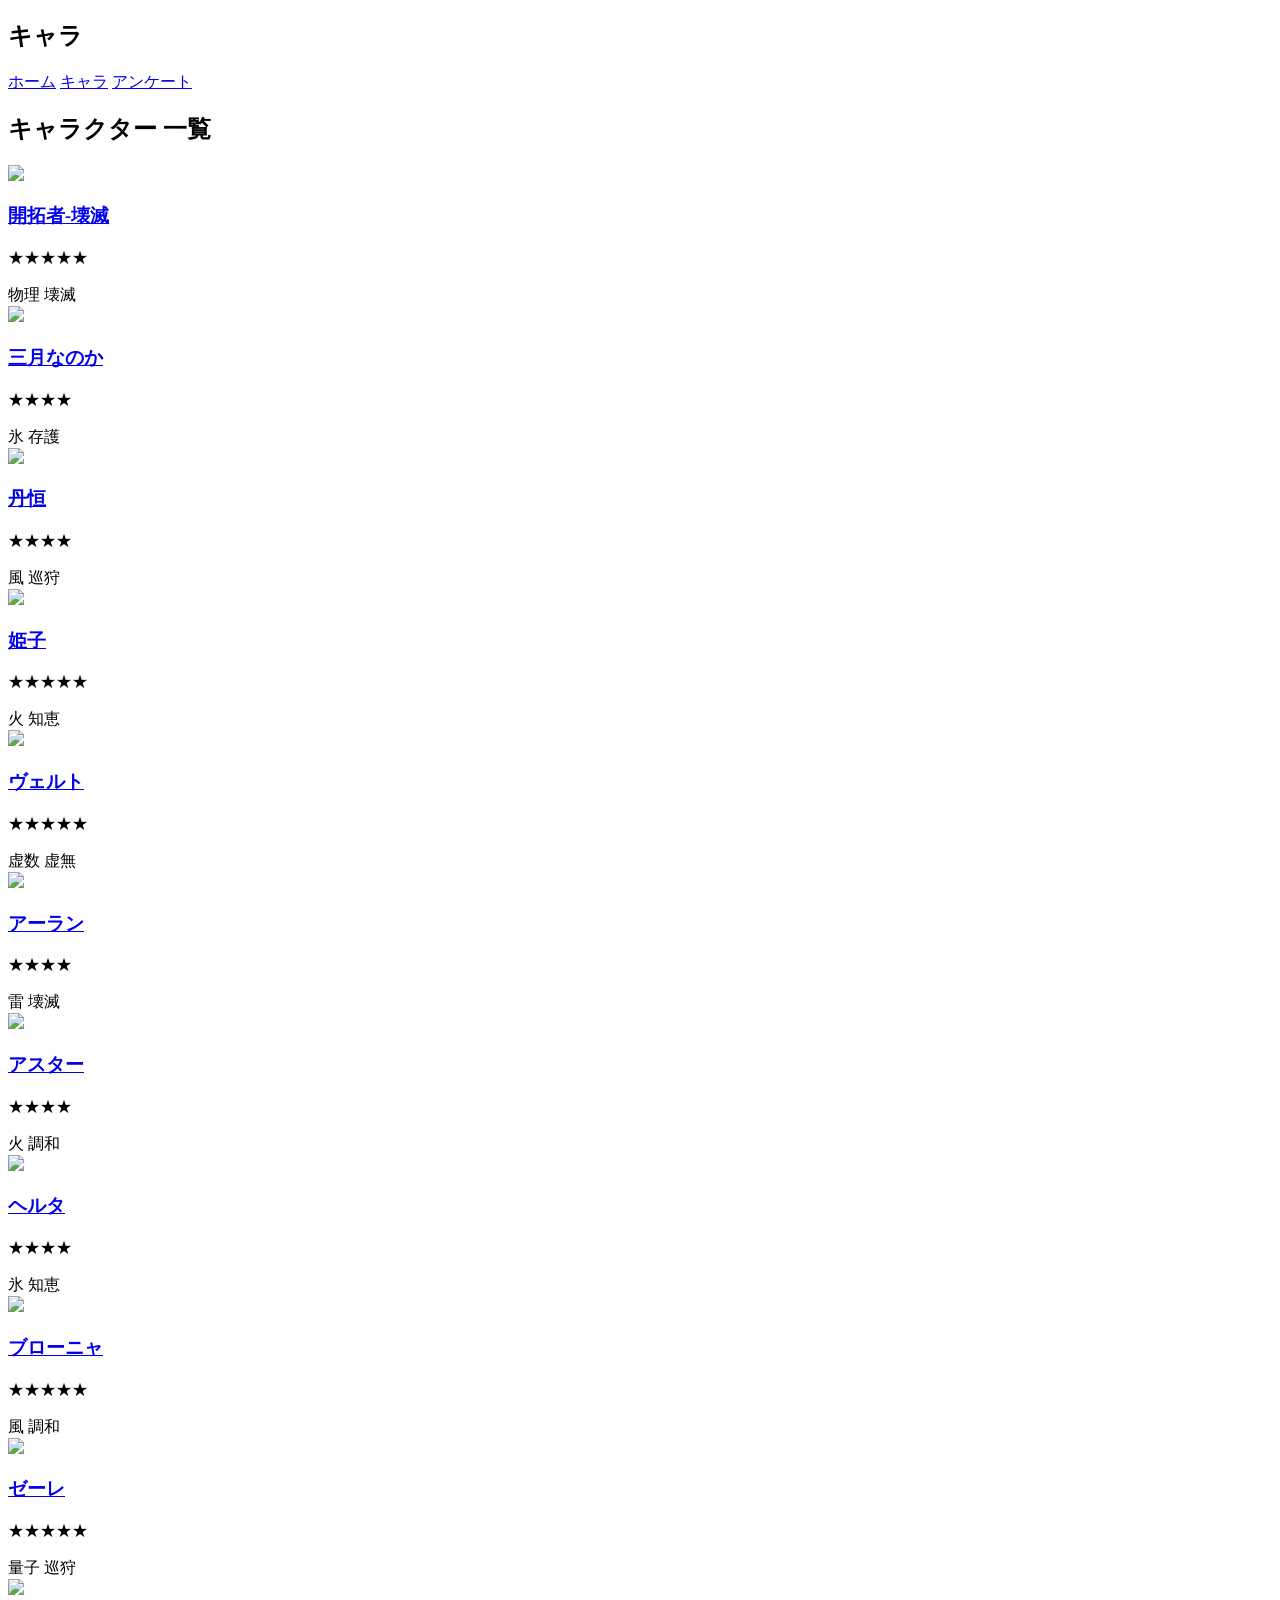
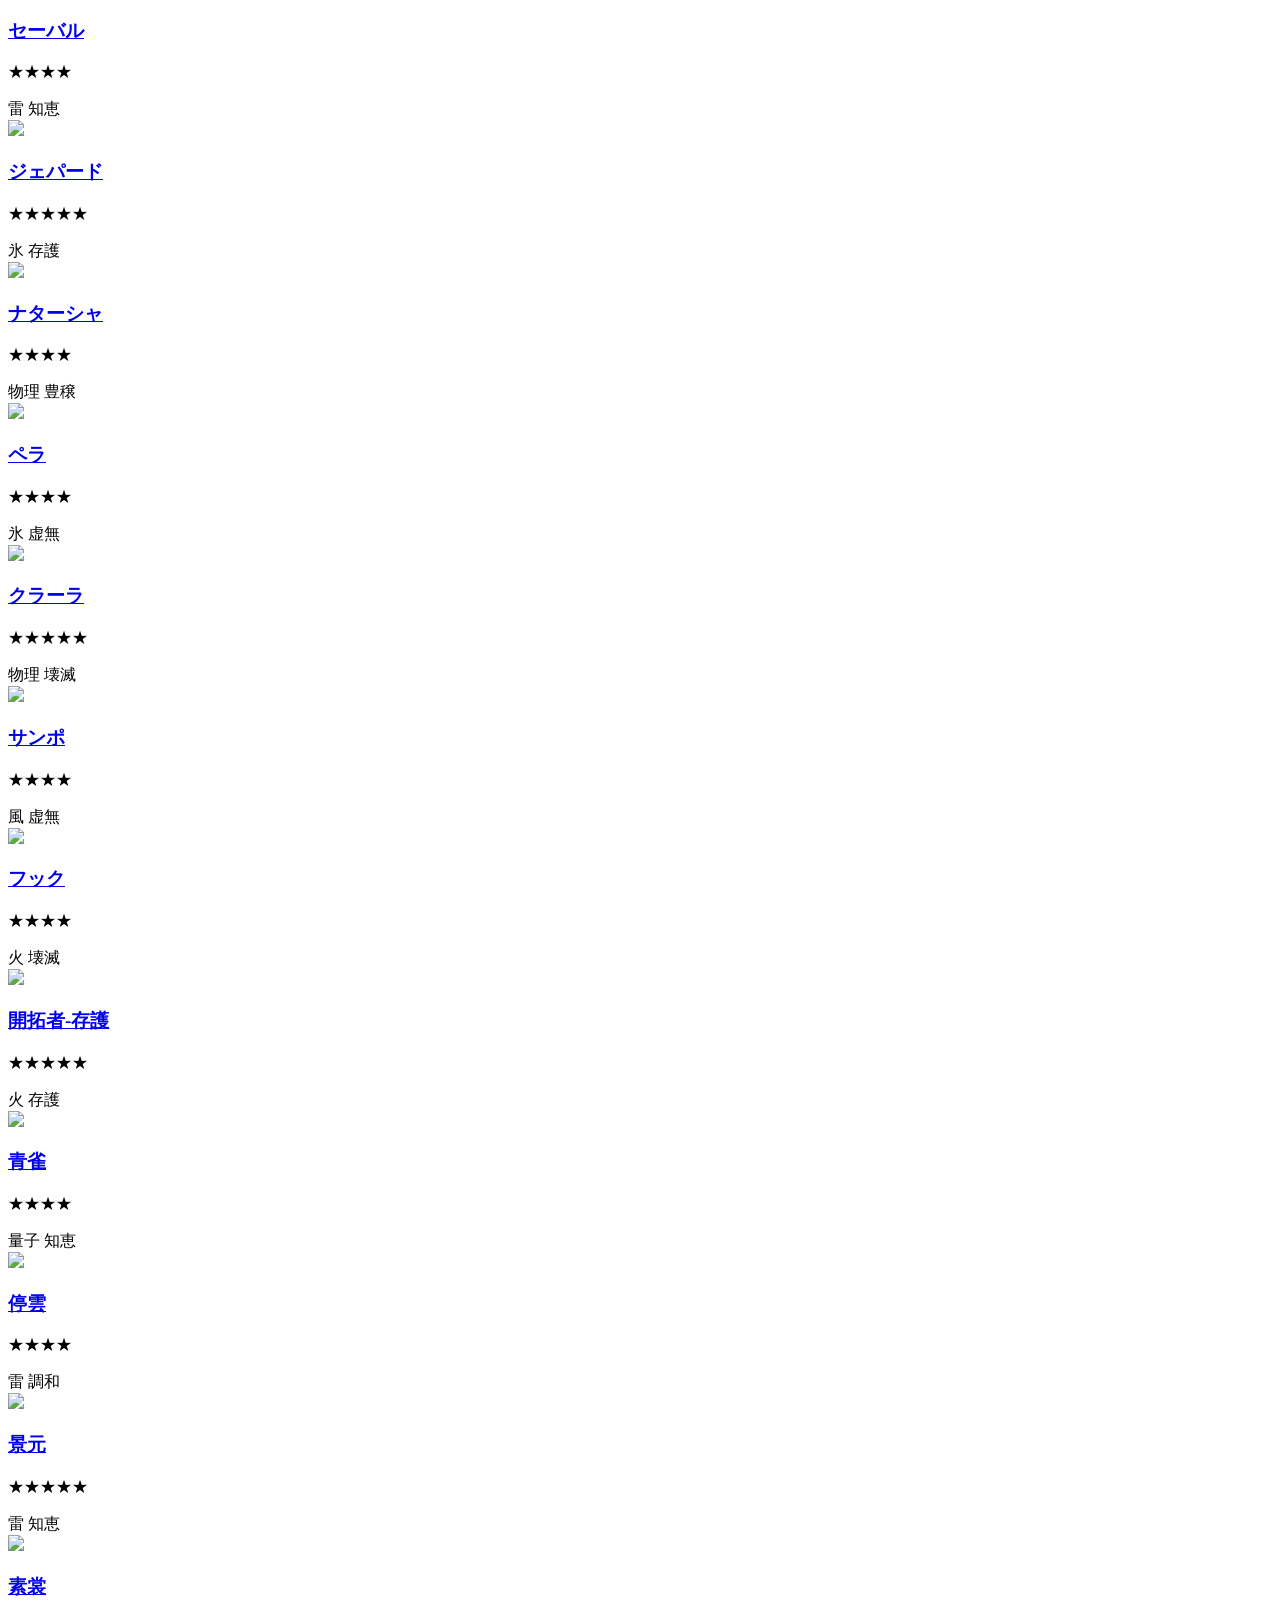
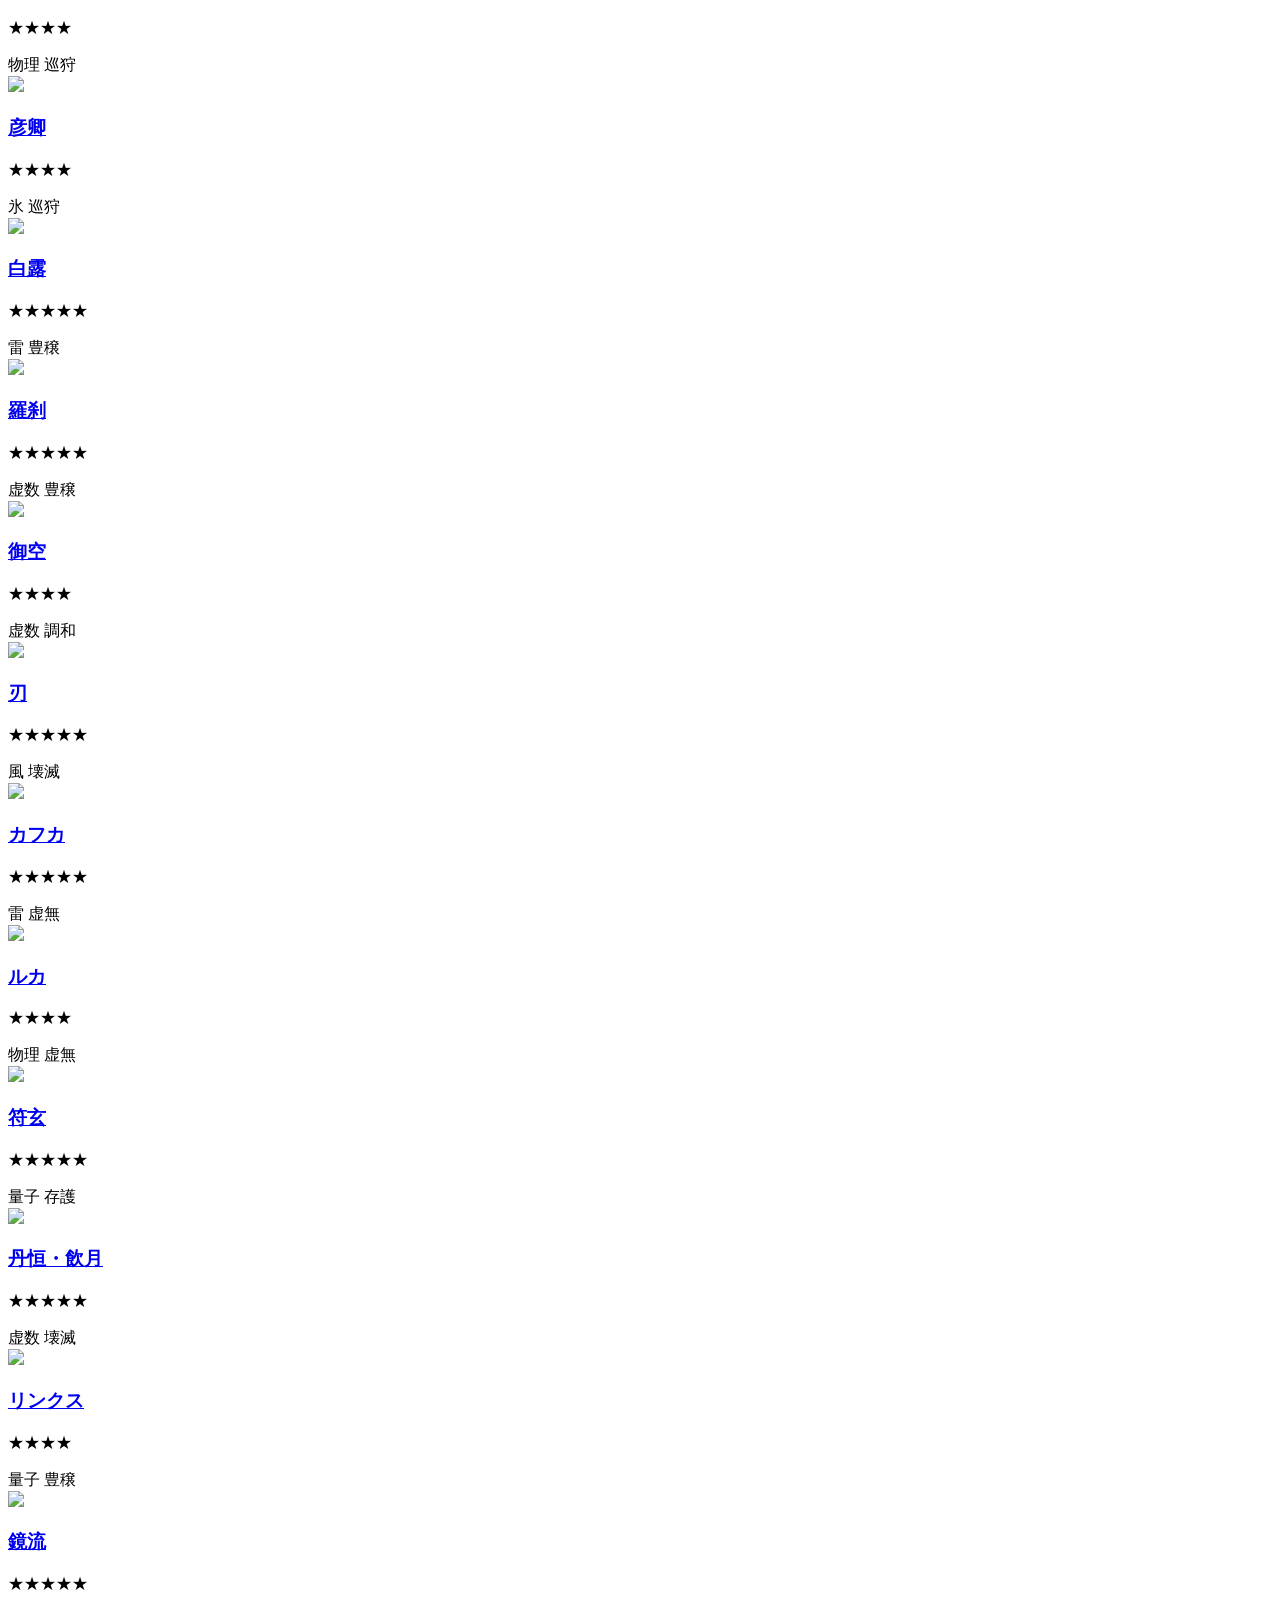
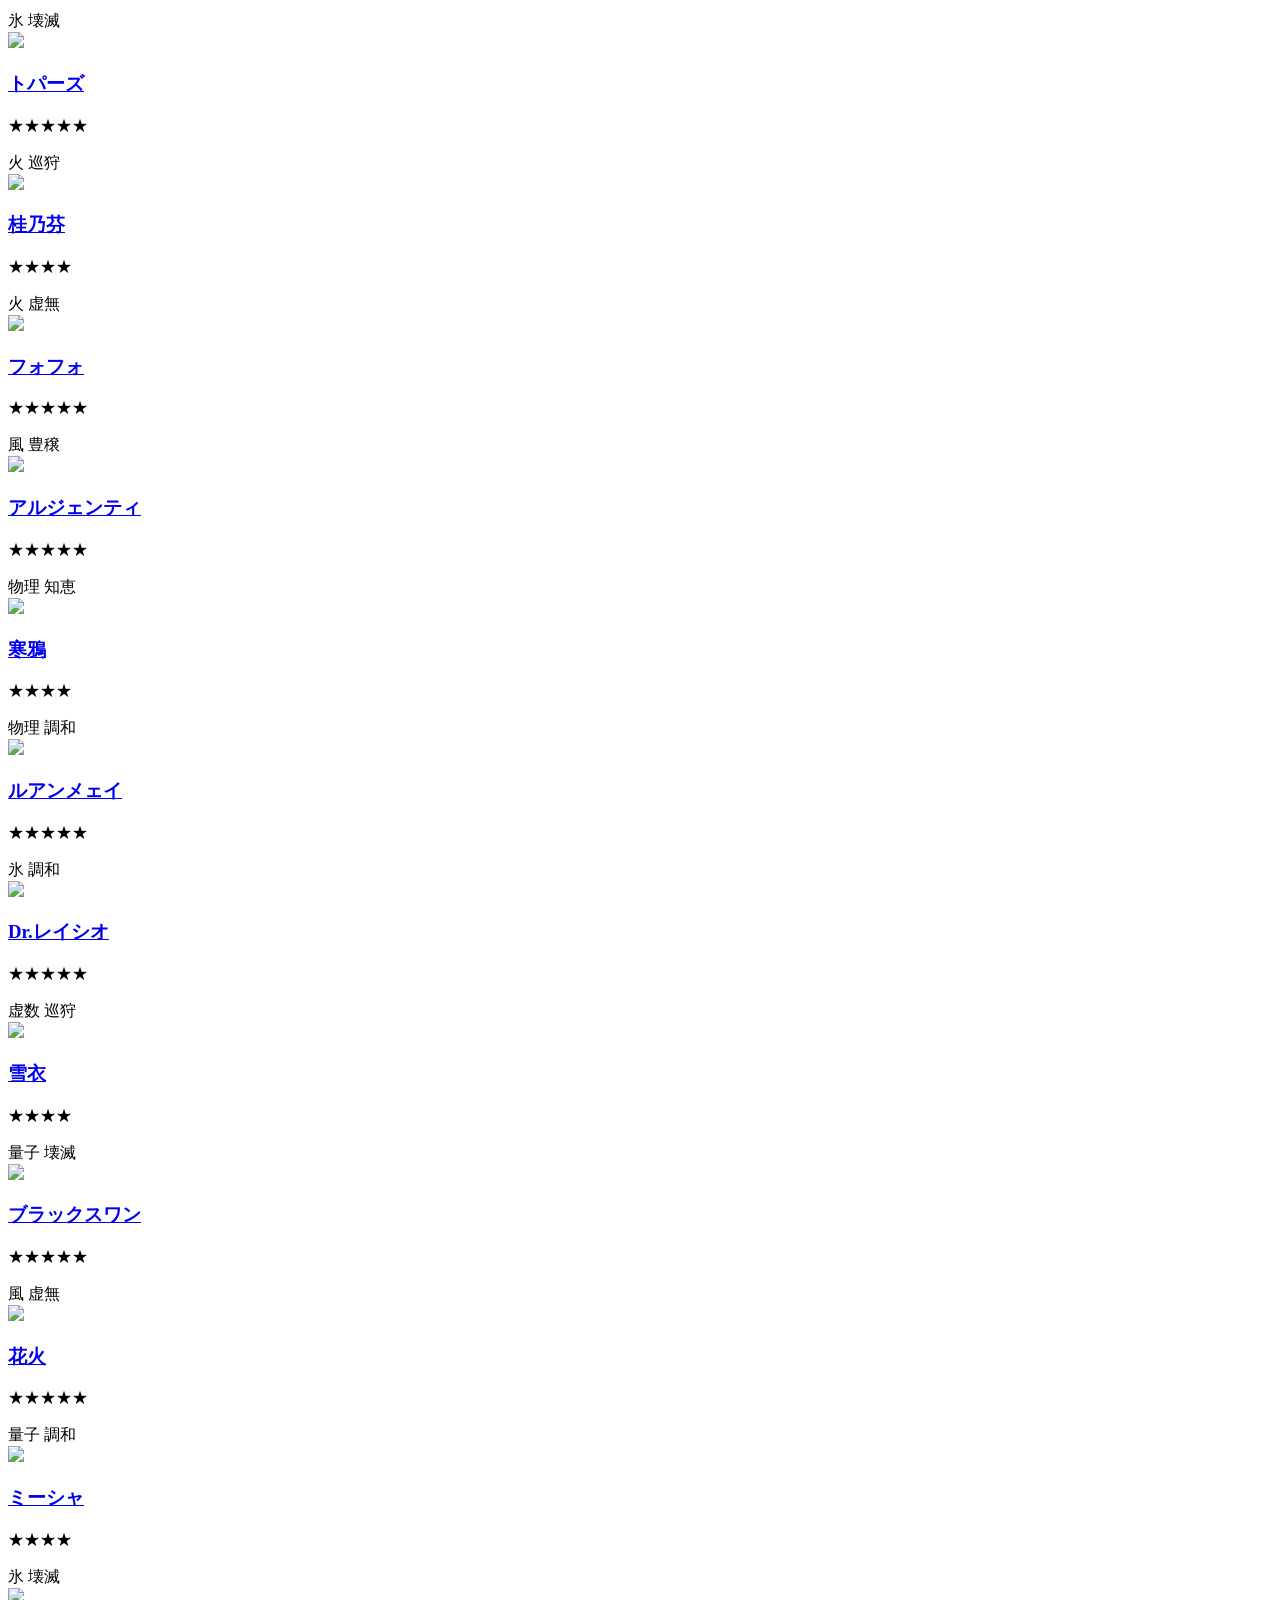
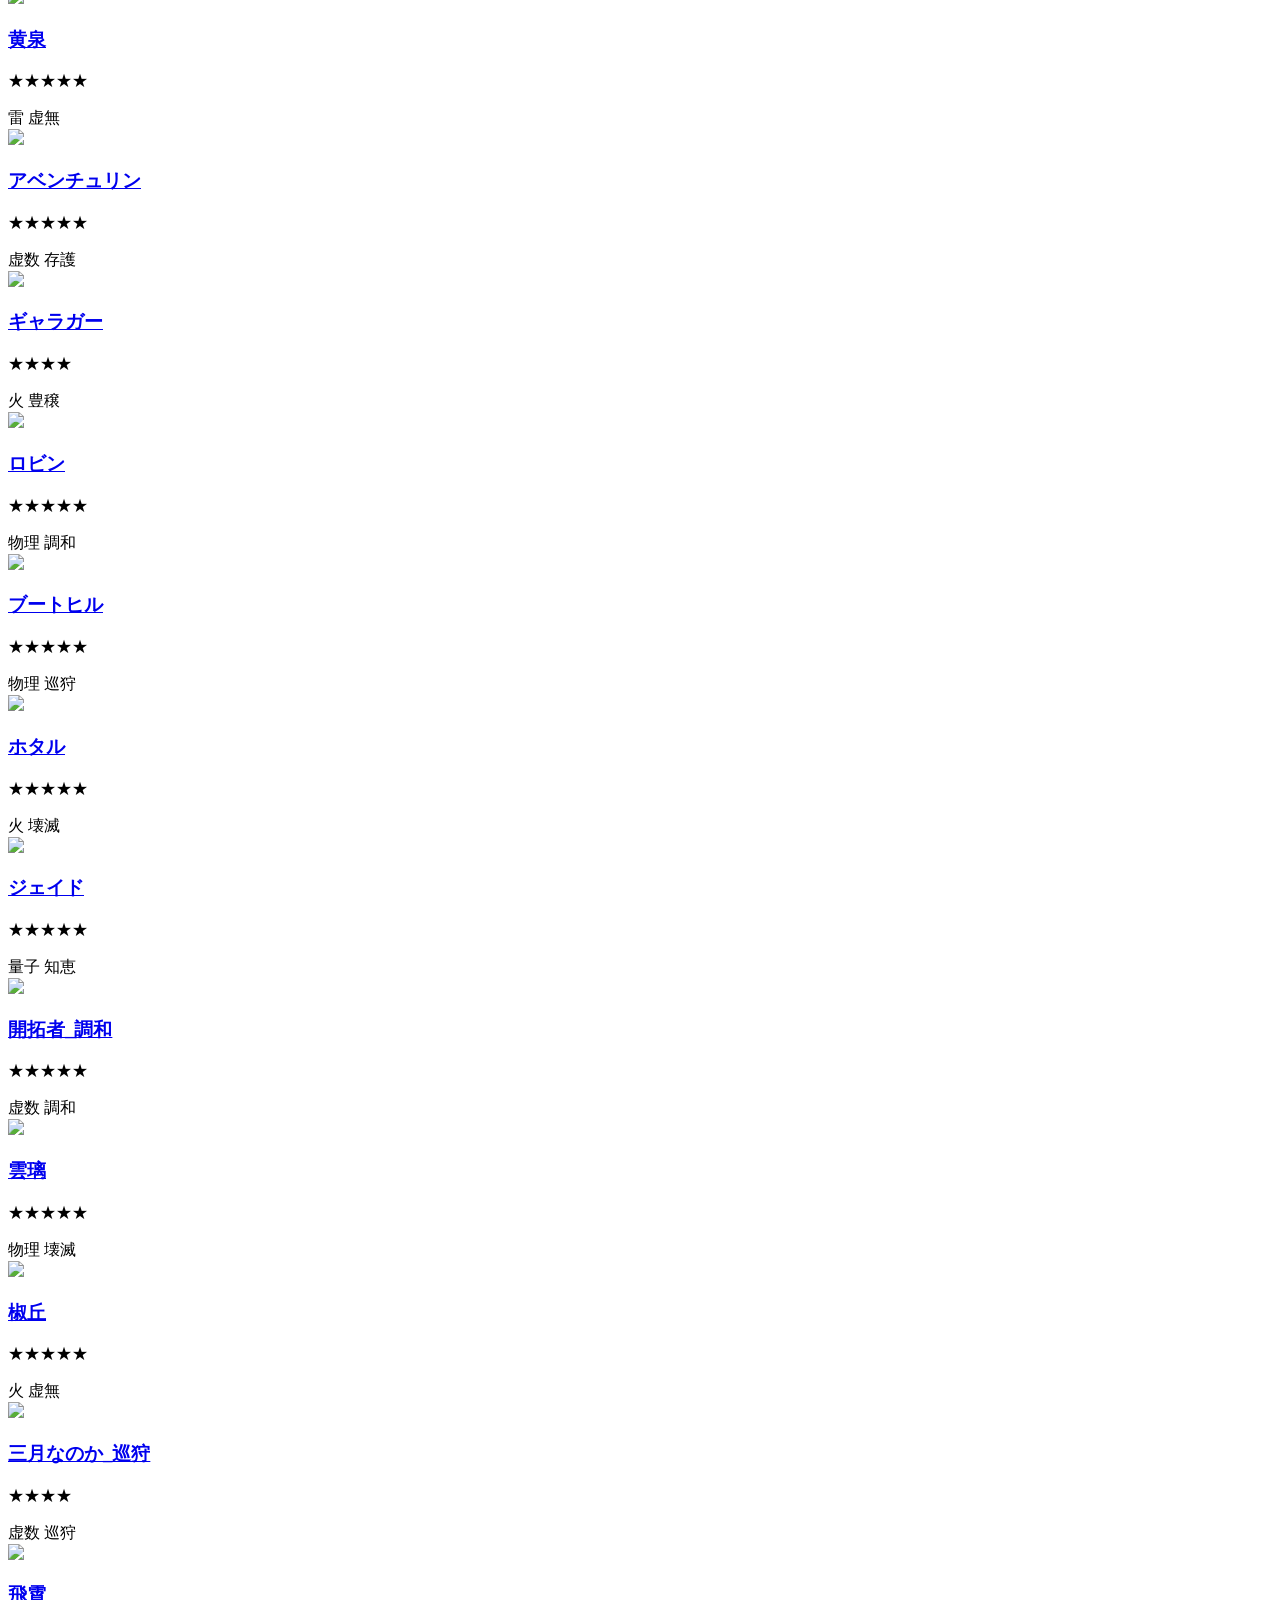
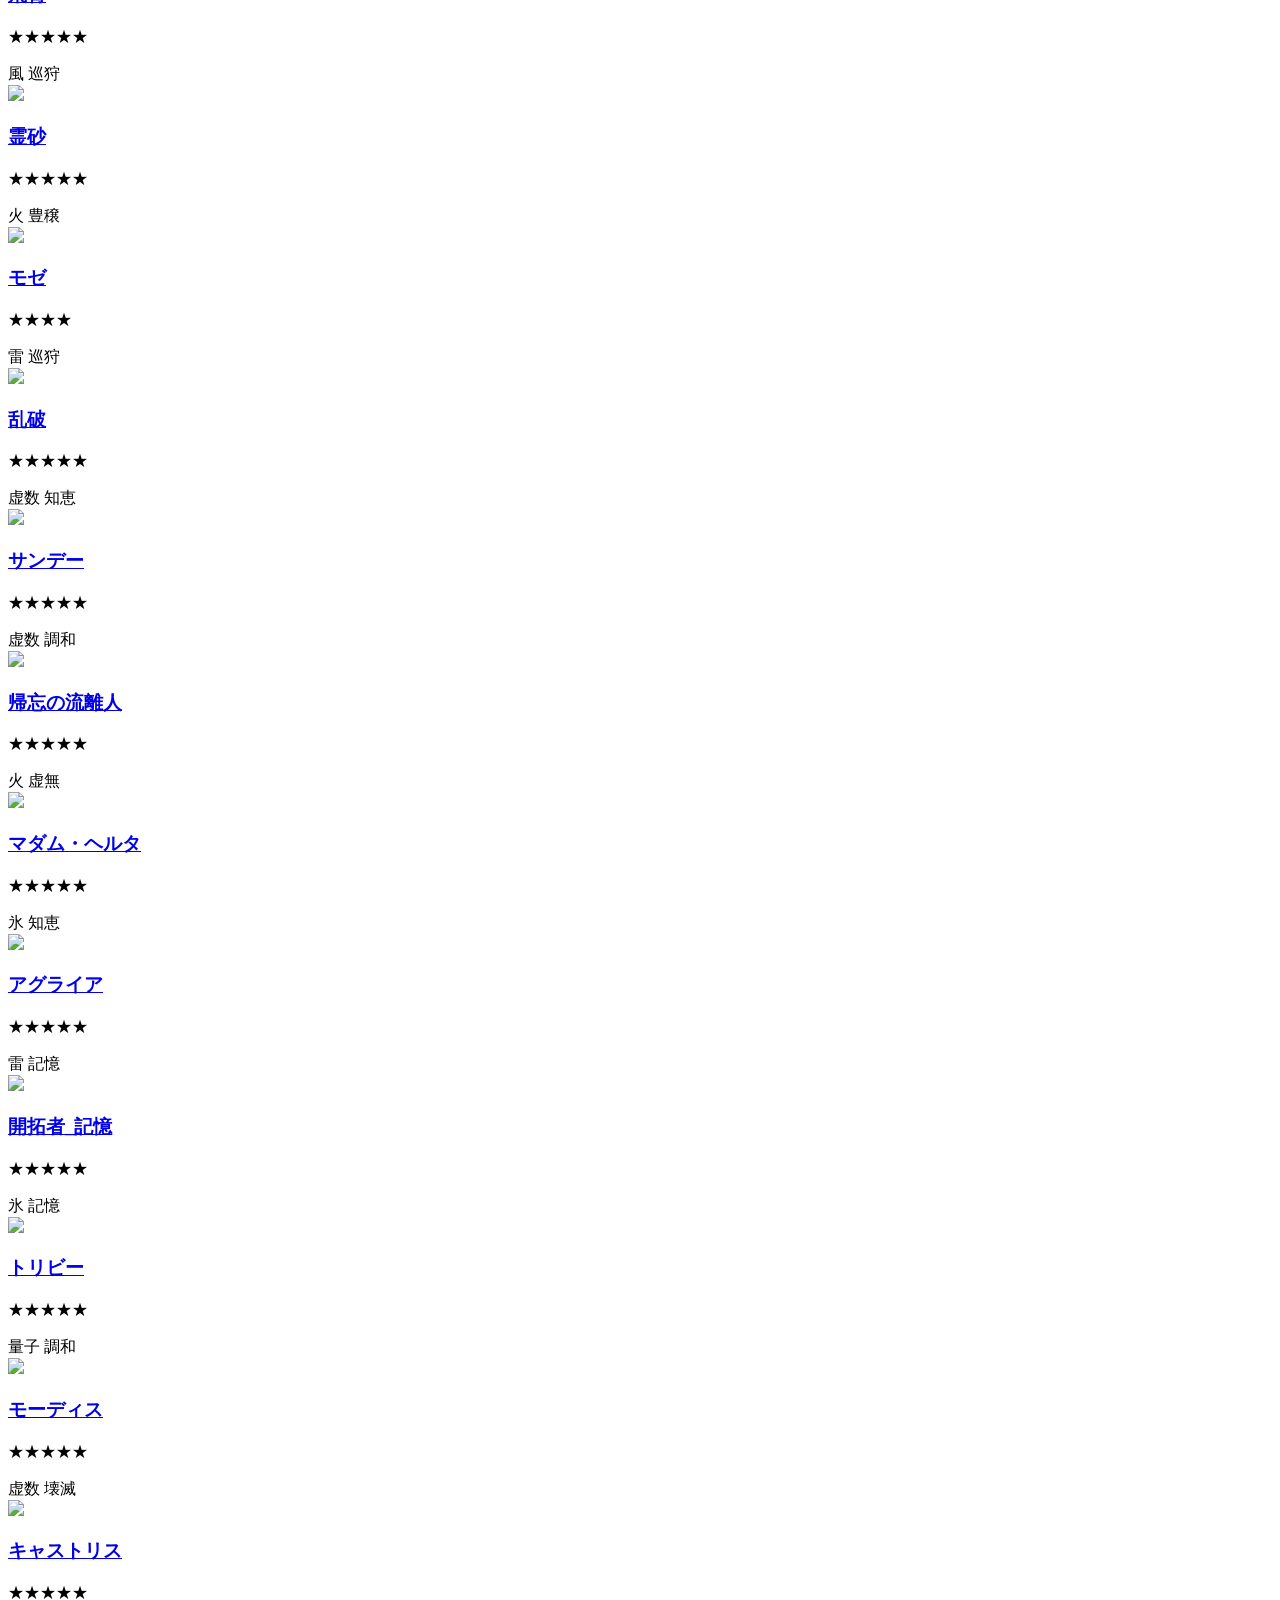
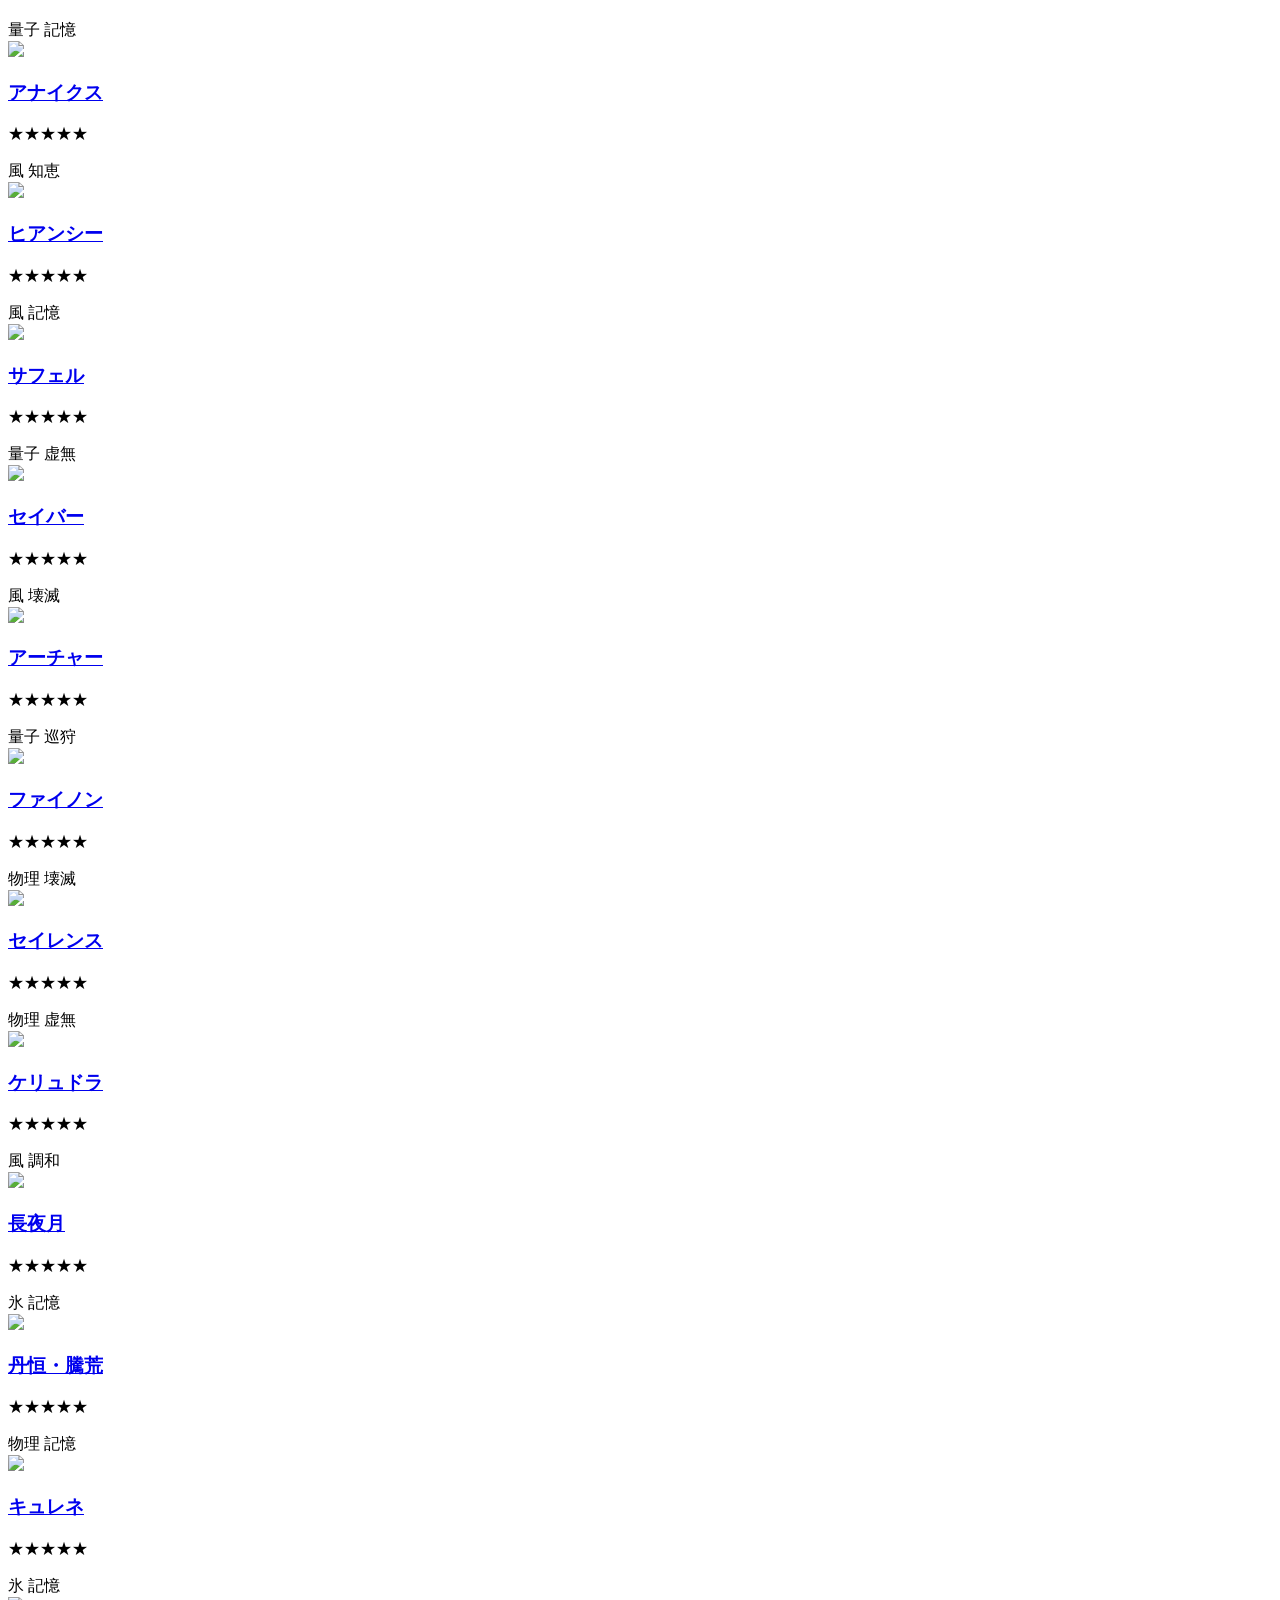
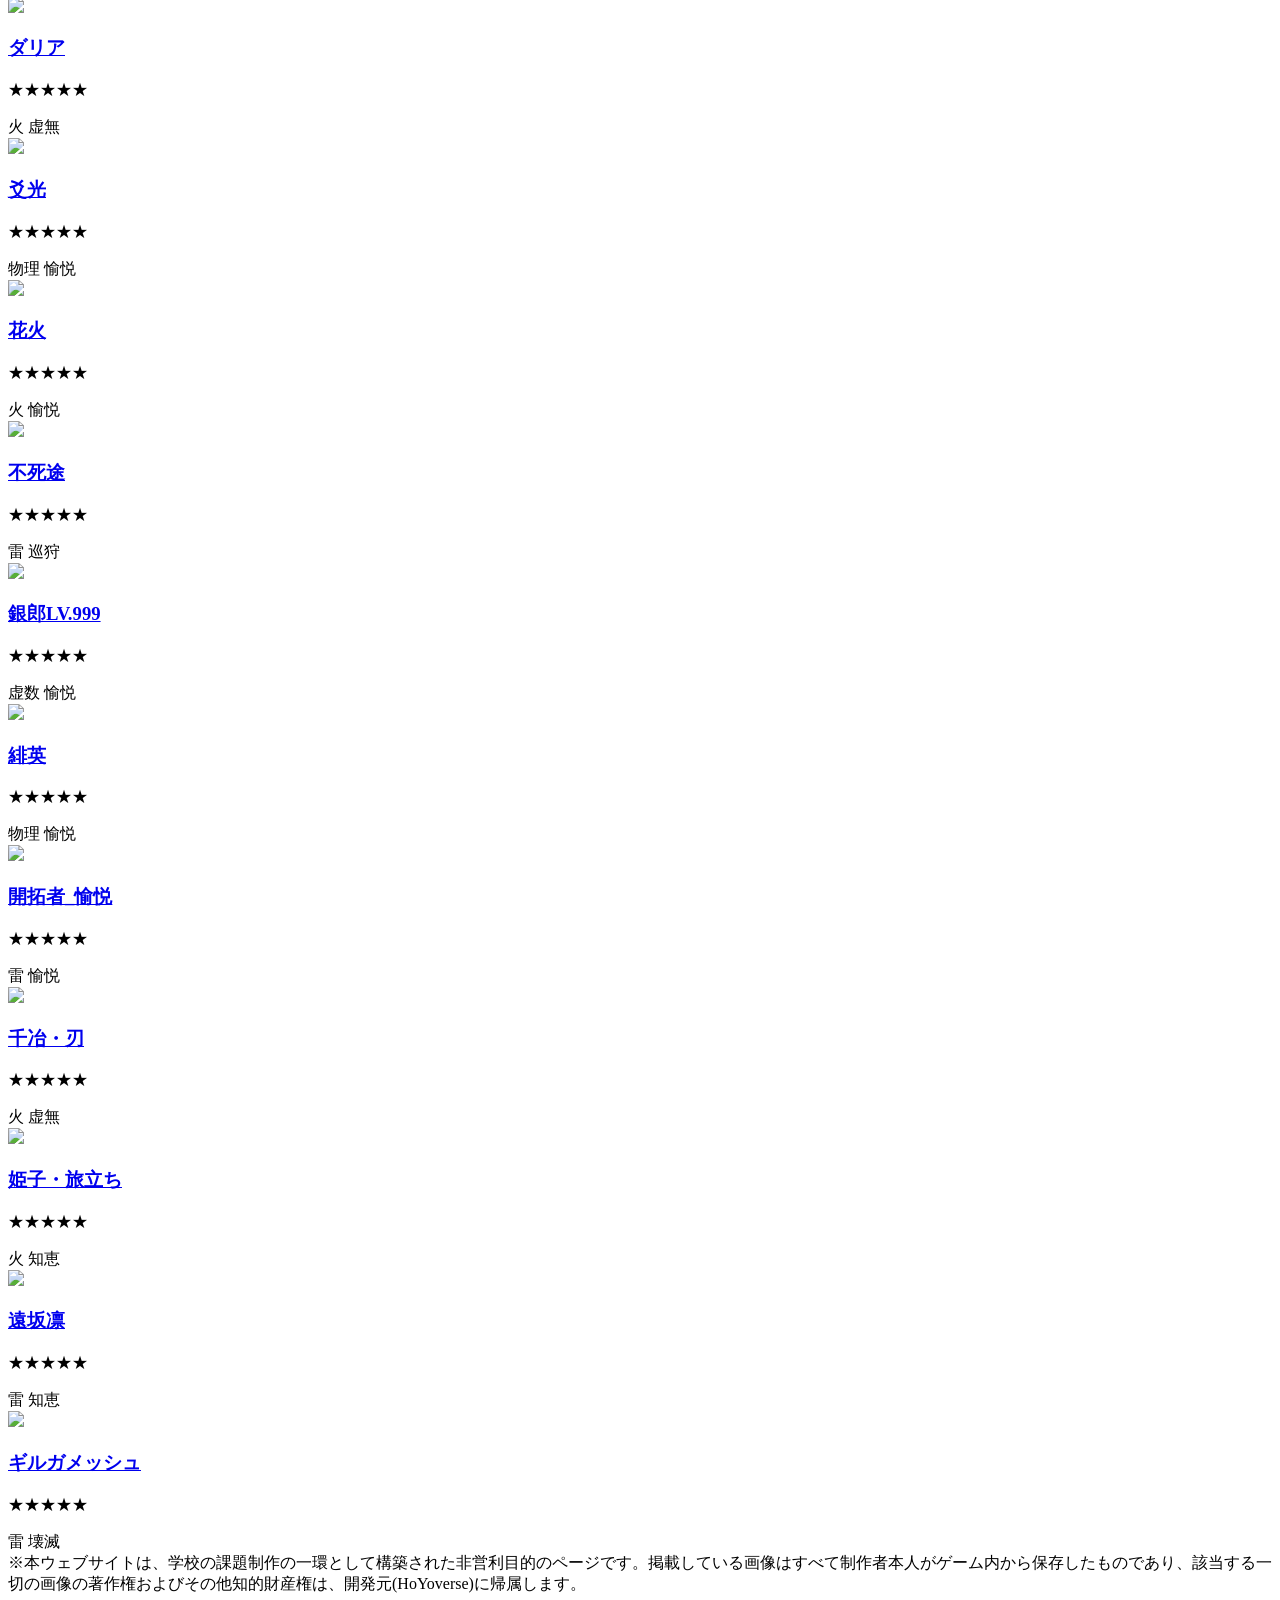
==== character.html @ e1f98f1c "Add files via upload" ====
<!DOCTYPE html>
<html lang="ja">
<head>
    <meta charset="UTF-8">
    <meta name="viewport" content="width=device-width, initial-scale=1.0">
    <title>キャラ</title>
    <link rel="stylesheet" href="css/style.css">
</head>
<body>
    <div class="sideber">
        <h2>キャラ</h2>
        <a href="index.html">ホーム</a>
        <a href="character.html" class="active">キャラ</a>
        <a href="questionnaire.html">アンケート</a>
    </div>

    <main class="main-content">
    <section class="character-section">
        <h2>キャラクター 一覧</h2>
        
        <div class="character-grid">
            
            <div class="character-card star5">
                <img src="img/開拓者.png">
                <div class="character">
                    <h3><a href="https://wiki.hoyolab.com/pc/hsr/entry/6" target="_blank">開拓者-壊滅</a></h3>
                    <p class="rarity">★★★★★</p>
                    <span class="physical">物理</span>
                    <span class="Destruction">壊滅</span>
                </div>
            </div>
            
            <div class="character-card star4">
                <img src="img/三月なのか.png">
                <div class="character">
                    <h3><a href="https://wiki.hoyolab.com/pc/hsr/entry/7" target="_blank">三月なのか</a></h3>
                    <p class="rarity">★★★★</p>
                    <span class="ice">氷</span>
                    <span class="Preservation">存護</span>
                </div>
            </div>
            
            <div class="character-card star4">
                <img src="img/丹恒.png">
                <div class="character">
                    <h3><a href="https://wiki.hoyolab.com/pc/hsr/entry/8" target="_blank">丹恒</a></h3>
                    <p class="rarity">★★★★</p>
                    <span class="wind">風</span>
                    <span class="Hunt">巡狩</span>
                </div>
            </div>

            <div class="character-card star5">
                <img src="img/姫子.png">
                <div class="character">
                    <h3><a href="https://wiki.hoyolab.com/pc/hsr/entry/9" target="_blank">姫子</a></h3>
                    <p class="rarity">★★★★★</p>
                    <span class="fier">火</span>
                    <span class="Erudition">知恵</span>
                </div>
            </div>

            <div class="character-card star5">
                <img src="img/ヴェルト.png">
                <div class="character">
                    <h3><a href="https://wiki.hoyolab.com/pc/hsr/entry/10" target="_blank">ヴェルト</a></h3>
                    <p class="rarity">★★★★★</p>
                    <span class="imaginary">虚数</span>
                    <span class="Nihility">虚無</span>
                </div>
            </div>

            <div class="character-card star4">
                <img src="img/アーラン.png">
                <div class="character">
                    <h3><a href="https://wiki.hoyolab.com/pc/hsr/entry/11" target="_blank">アーラン</a></h3>
                    <p class="rarity">★★★★</p>
                    <span class="lightning">雷</span>
                    <span class="Destruction">壊滅</span>
                </div>
            </div>

            <div class="character-card star4">
                <img src="img/アスター.png">
                <div class="character">
                    <h3><a href="https://wiki.hoyolab.com/pc/hsr/entry/12" target="_blank">アスター</a></h3>
                    <p class="rarity">★★★★</p>
                    <span class="fier">火</span>
                    <span class="Harmony">調和</span>
                </div>
            </div>

            <div class="character-card star4">
                <img src="img/ヘルタ.png">
                <div class="character">
                    <h3><a href="https://wiki.hoyolab.com/pc/hsr/entry/13" target="_blank">ヘルタ</a></h3>
                    <p class="rarity">★★★★</p>
                    <span class="ice">氷</span>
                    <span class="Erudition">知恵</span>
                </div>
            </div>

            <div class="character-card star5">
                <img src="img/ブローニャ.png">
                <div class="character">
                    <h3><a href="https://wiki.hoyolab.com/pc/hsr/entry/14" target="_blank">ブローニャ</a></h3>
                    <p class="rarity">★★★★★</p>
                    <span class="wind">風</span>
                    <span class="Harmony">調和</span>
                </div>
            </div>

            <div class="character-card star5">
                <img src="img/ゼーレ.png">
                <div class="character">
                    <h3><a href="https://wiki.hoyolab.com/pc/hsr/entry/15" target="_blank">ゼーレ</a></h3>
                    <p class="rarity">★★★★★</p>
                    <span class="quantum">量子</span>
                    <span class="Hunt">巡狩</span>
                </div>
            </div>

            <div class="character-card star4">
                <img src="img/セーバル.png">
                <div class="character">
                    <h3><a href="https://wiki.hoyolab.com/pc/hsr/entry/16" target="_blank">セーバル</a></h3>
                    <p class="rarity">★★★★</p>
                    <span class="lightning">雷</span>
                    <span class="Erudition">知恵</span>
                </div>
            </div>

            <div class="character-card star5">
                <img src="img/ジェパード.png">
                <div class="character">
                    <h3><a href="http://wiki.hoyolab.com/pc/hsr/entry/17" target="_blank">ジェパード</a></h3>
                    <p class="rarity">★★★★★</p>
                    <span class="ice">氷</span>
                    <span class="Preservation">存護</span>
                </div>
            </div>

            <div class="character-card star4">
                <img src="img/ナターシャ.png">
                <div class="character">
                    <h3><a href="https://wiki.hoyolab.com/pc/hsr/entry/18" target="_blank">ナターシャ</a></h3>
                    <p class="rarity">★★★★</p>
                    <span class="physical">物理</span>
                    <span class="Abundance">豊穣</span>
                </div>
            </div>

            <div class="character-card star4">
                <img src="img/ペラ.png">
                <div class="character">
                    <h3><a href="https://wiki.hoyolab.com/pc/hsr/entry/19" target="_blank">ペラ</a></h3>
                    <p class="rarity">★★★★</p>
                    <span class="ice">氷</span>
                    <span class="Nihility">虚無</span>
                </div>
            </div>

            <div class="character-card star5">
                <img src="img/クラーラ.png">
                <div class="character">
                    <h3><a href="https://wiki.hoyolab.com/pc/hsr/entry/20" target="_blank">クラーラ</a></h3>
                    <p class="rarity">★★★★★</p>
                    <span class="physical">物理</span>
                    <span class="Destruction">壊滅</span>
                </div>
            </div>

            <div class="character-card star4">
                <img src="img/サンポ.png">
                <div class="character">
                    <h3><a href="https://wiki.hoyolab.com/pc/hsr/entry/21" target="_blank">サンポ</a></h3>
                    <p class="rarity">★★★★</p>
                    <span class="wind">風</span>
                    <span class="Nihility">虚無</span>
                </div>
            </div>

            <div class="character-card star4">
                <img src="img/フック.png">
                <div class="character">
                    <h3><a href="https://wiki.hoyolab.com/pc/hsr/entry/22" target="_blank">フック</a></h3>
                    <p class="rarity">★★★★</p>
                    <span class="fier">火</span>
                    <span class="Destruction">壊滅</span>
                </div>
            </div>

            <div class="character-card star5">
                <img src="img/開拓者_存護.png">
                <div class="character">
                    <h3><a href="https://wiki.hoyolab.com/pc/hsr/entry/23" target="_blank">開拓者-存護</a></h3>
                    <p class="rarity">★★★★★</p>
                    <span class="fier">火</span>
                    <span class="Preservation">存護</span>
                </div>
            </div>

            <div class="character-card star4">
                <img src="img/青雀.png">
                <div class="character">
                    <h3><a href="https://wiki.hoyolab.com/pc/hsr/entry/24" target="_blank">青雀</a></h3>
                    <p class="rarity">★★★★</p>
                    <span class="quantum">量子</span>
                    <span class="Erudition">知恵</span>
                </div>
            </div>

            <div class="character-card star4">
                <img src="img/停雲.png">
                <div class="character">
                    <h3><a href="https://wiki.hoyolab.com/pc/hsr/entry/25" target="_blank">停雲</a></h3>
                    <p class="rarity">★★★★</p>
                    <span class="lightning">雷</span>
                    <span class="Harmony">調和</span>
                </div>
            </div>

            <div class="character-card star5">
                <img src="img/景元.png">
                <div class="character">
                    <h3><a href="https://wiki.hoyolab.com/pc/hsr/entry/26" target="_blank">景元</a></h3>
                    <p class="rarity">★★★★★</p>
                    <span class="lightning">雷</span>
                    <span class="Erudition">知恵</span>
                </div>
            </div>

            <div class="character-card star4">
                <img src="img/素裳.png">
                <div class="character">
                    <h3><a href="https://wiki.hoyolab.com/pc/hsr/entry/27" target="_blank">素裳</a></h3>
                    <p class="rarity">★★★★</p>
                    <span class="physical">物理</span>
                    <span class="Hunt">巡狩</span>
                </div>
            </div>

            <div class="character-card star4">
                <img src="img/彦卿.png">
                <div class="character">
                    <h3><a href="https://wiki.hoyolab.com/pc/hsr/entry/28" target="_blank">彦卿</a></h3>
                    <p class="rarity">★★★★</p>
                    <span class="ice">氷</span>
                    <span class="Hunt">巡狩</span>
                </div>
            </div>

            <div class="character-card star5">
                <img src="img/白露.png">
                <div class="character">
                    <h3><a href="https://wiki.hoyolab.com/pc/hsr/entry/29" target="_blank">白露</a></h3>
                    <p class="rarity">★★★★★</p>
                    <span class="lightning">雷</span>
                    <span class="Abundance">豊穣</span>
                </div>
            </div>

            <div class="character-card star5">
                <img src="img/羅刹.png">
                <div class="character">
                    <h3><a href="https://wiki.hoyolab.com/pc/hsr/entry/711" target="_blank">羅刹</a></h3>
                    <p class="rarity">★★★★★</p>
                    <span class="imaginary">虚数</span>
                    <span class="Abundance">豊穣</span>
                </div>
            </div>

            <div class="character-card star4">
                <img src="img/御空.png">
                <div class="character">
                    <h3><a href="https://wiki.hoyolab.com/pc/hsr/entry/712" target="_blank">御空</a></h3>
                    <p class="rarity">★★★★</p>
                    <span class="imaginary">虚数</span>
                    <span class="Harmony">調和</span>
                </div>
            </div>

            <div class="character-card star5">
                <img src="img/刃.png">
                <div class="character">
                    <h3><a href="https://wiki.hoyolab.com/pc/hsr/entry/789" target="_blank">刃</a></h3>
                    <p class="rarity">★★★★★</p>
                    <span class="wind">風</span>
                    <span class="Destruction">壊滅</span>
                </div>
            </div>

            <div class="character-card star5">
                <img src="img/カフカ.png">
                <div class="character">
                    <h3><a href="https://wiki.hoyolab.com/pc/hsr/entry/791" target="_blank">カフカ</a></h3>
                    <p class="rarity">★★★★★</p>
                    <span class="lightning">雷</span>
                    <span class="Nihility">虚無</span>
                </div>
            </div>

            <div class="character-card star4">
                <img src="img/ルカ.png">
                <div class="character">
                    <h3><a href="https://wiki.hoyolab.com/pc/hsr/entry/801" target="_blank">ルカ</a></h3>
                    <p class="rarity">★★★★</p>
                    <span class="physical">物理</span>
                    <span class="Nihility">虚無</span>
                </div>
            </div>

            <div class="character-card star5">
                <img src="img/符玄.png">
                <div class="character">
                    <h3><a href="https://wiki.hoyolab.com/pc/hsr/entry/804" target="_blank">符玄</a></h3>
                    <p class="rarity">★★★★★</p>
                    <span class="quantum">量子</span>
                    <span class="Preservation">存護</span>
                </div>
            </div>

            <div class="character-card star5">
                <img src="img/丹恒・飲月.png">
                <div class="character">
                    <h3><a href="https://wiki.hoyolab.com/pc/hsr/entry/1226" target="_blank">丹恒・飲月</a></h3>
                    <p class="rarity">★★★★★</p>
                    <span class="imaginary">虚数</span>
                    <span class="Destruction">壊滅</span>
                </div>
            </div>

            <div class="character-card star4">
                <img src="img/リンクス.png">
                <div class="character">
                    <h3><a href="https://wiki.hoyolab.com/pc/hsr/entry/1228" target="_blank">リンクス</a></h3>
                    <p class="rarity">★★★★</p>
                    <span class="quantum">量子</span>
                    <span class="Abundance">豊穣</span>
                </div>
            </div>

            <div class="character-card star5">
                <img src="img/鏡流.png">
                <div class="character">
                    <h3><a href="https://wiki.hoyolab.com/pc/hsr/entry/1387" target="_blank">鏡流</a></h3>
                    <p class="rarity">★★★★★</p>
                    <span class="ice">氷</span>
                    <span class="Destruction">壊滅</span>
                </div>
            </div>

            <div class="character-card star5">
                <img src="img/トパーズ.png">
                <div class="character">
                    <h3><a href="https://wiki.hoyolab.com/pc/hsr/entry/1389" target="_blank">トパーズ</a></h3>
                    <p class="rarity">★★★★★</p>
                    <span class="fier">火</span>
                    <span class="Hunt">巡狩</span>
                </div>
            </div>

            <div class="character-card star4">
                <img src="img/桂乃芬.png">
                <div class="character">
                    <h3><a href="https://wiki.hoyolab.com/pc/hsr/entry/1392" target="_blank">桂乃芬</a></h3>
                    <p class="rarity">★★★★</p>
                    <span class="fier">火</span>
                    <span class="Nihility">虚無</span>
                </div>
            </div>

            <div class="character-card star5">
                <img src="img/フォフォ.png">
                <div class="character">
                    <h3><a href="https://wiki.hoyolab.com/pc/hsr/entry/1533" target="_blank">フォフォ</a></h3>
                    <p class="rarity">★★★★★</p>
                    <span class="wind">風</span>
                    <span class="Abundance">豊穣</span>
                </div>
            </div>

            <div class="character-card star5">
                <img src="img/アルジェンティ.png">
                <div class="character">
                    <h3><a href="https://wiki.hoyolab.com/pc/hsr/entry/1535" target="_blank">アルジェンティ</a></h3>
                    <p class="rarity">★★★★★</p>
                    <span class="physical">物理</span>
                    <span class="Erudition">知恵</span>
                </div>
            </div>

            <div class="character-card star4">
                <img src="img/寒鴉.png">
                <div class="character">
                    <h3><a href="https://wiki.hoyolab.com/pc/hsr/entry/1537" target="_blank">寒鴉</a></h3>
                    <p class="rarity">★★★★</p>
                    <span class="physical">物理</span>
                    <span class="Harmony">調和</span>
                </div>
            </div>

            <div class="character-card star5">
                <img src="img/ルアンメェイ.png">
                <div class="character">
                    <h3><a href="https://wiki.hoyolab.com/pc/hsr/entry/1638" target="_blank">ルアンメェイ</a></h3>
                    <p class="rarity">★★★★★</p>
                    <span class="ice">氷</span>
                    <span class="Harmony">調和</span>
                </div>
            </div>

            <div class="character-card star5">
                <img src="img/Dr.レイシオ.png">
                <div class="character">
                    <h3><a href="https://wiki.hoyolab.com/pc/hsr/entry/1639" target="_blank">Dr.レイシオ</a></h3>
                    <p class="rarity">★★★★★</p>
                    <span class="imaginary">虚数</span>
                    <span class="Hunt">巡狩</span>
                </div>
            </div>

            <div class="character-card star4">
                <img src="img/雪衣.png">
                <div class="character">
                    <h3><a href="https://wiki.hoyolab.com/pc/hsr/entry/1640" target="_blank">雪衣</a></h3>
                    <p class="rarity">★★★★</p>
                    <span class="quantum">量子</span>
                    <span class="Destruction">壊滅</span>
                </div>
            </div>

            <div class="character-card star5">
                <img src="img/ブラックスワン.png">
                <div class="character">
                    <h3><a href="https://wiki.hoyolab.com/pc/hsr/entry/1806" target="_blank">ブラックスワン</a></h3>
                    <p class="rarity">★★★★★</p>
                    <span class="wind">風</span>
                    <span class="Nihility">虚無</span>
                </div>
            </div>

            <div class="character-card star5">
                <img src="img/花火.png">
                <div class="character">
                    <h3><a href="https://wiki.hoyolab.com/pc/hsr/entry/1807" target="_blank">花火</a></h3>
                    <p class="rarity">★★★★★</p>
                    <span class="quantum">量子</span>
                    <span class="Harmony">調和</span>
                </div>
            </div>

            <div class="character-card star4">
                <img src="img/ミーシャ.png">
                <div class="character">
                    <h3><a href="https://wiki.hoyolab.com/pc/hsr/entry/1808" target="_blank">ミーシャ</a></h3>
                    <p class="rarity">★★★★</p>
                    <span class="ice">氷</span>
                    <span class="Destruction">壊滅</span>
                </div>
            </div>

            <div class="character-card star5">
                <img src="img/黄泉.png">
                <div class="character">
                    <h3><a href="https://wiki.hoyolab.com/pc/hsr/entry/1919" target="_blank">黄泉</a></h3>
                    <p class="rarity">★★★★★</p>
                    <span class="lightning">雷</span>
                    <span class="Nihility">虚無</span>
                </div>
            </div>

            <div class="character-card star5">
                <img src="img/アベンチュリン.png">
                <div class="character">
                    <h3><a href="https://wiki.hoyolab.com/pc/hsr/entry/1920" target="_blank">アベンチュリン</a></h3>
                    <p class="rarity">★★★★★</p>
                    <span class="imaginary">虚数</span>
                    <span class="Preservation">存護</span>
                </div>
            </div>

            <div class="character-card star4">
                <img src="img/ギャラガー.png">
                <div class="character">
                    <h3><a href="https://wiki.hoyolab.com/pc/hsr/entry/1924" target="_blank">ギャラガー</a></h3>
                    <p class="rarity">★★★★</p>
                    <span class="fier">火</span>
                    <span class="Abundance">豊穣</span>
                </div>
            </div>

            <div class="character-card star5">
                <img src="img/ロビン.png">
                <div class="character">
                    <h3><a href="https://wiki.hoyolab.com/pc/hsr/entry/2366" target="_blank">ロビン</a></h3>
                    <p class="rarity">★★★★★</p>
                    <span class="physical">物理</span>
                    <span class="Harmony">調和</span>
                </div>
            </div>

            <div class="character-card star5">
                <img src="img/ブートヒル.png">
                <div class="character">
                    <h3><a href="https://wiki.hoyolab.com/pc/hsr/entry/2367" target="_blank">ブートヒル</a></h3>
                    <p class="rarity">★★★★★</p>
                    <span class="physical">物理</span>
                    <span class="Hunt">巡狩</span>
                </div>
            </div>

            <div class="character-card star5">
                <img src="img/ホタル.png">
                <div class="character">
                    <h3><a href="https://wiki.hoyolab.com/pc/hsr/entry/2494" target="_blank">ホタル</a></h3>
                    <p class="rarity">★★★★★</p>
                    <span class="fier">火</span>
                    <span class="Destruction">壊滅</span>
                </div>
            </div>

            <div class="character-card star5">
                <img src="img/ジェイド.png">
                <div class="character">
                    <h3><a href="https://wiki.hoyolab.com/pc/hsr/entry/2495" target="_blank">ジェイド</a></h3>
                    <p class="rarity">★★★★★</p>
                    <span class="quantum">量子</span>
                    <span class="Erudition">知恵</span>
                </div>
            </div>

            <div class="character-card star5">
                <img src="img/開拓者_調和.png">
                <div class="character">
                    <h3><a href="https://wiki.hoyolab.com/pc/hsr/entry/2511" target="_blank">開拓者_調和</a></h3>
                    <p class="rarity">★★★★★</p>
                    <span class="imaginary">虚数</span>
                    <span class="Harmony">調和</span>
                </div>
            </div>

            <div class="character-card star5">
                <img src="img/雲璃.png">
                <div class="character">
                    <h3><a href="https://wiki.hoyolab.com/pc/hsr/entry/2642" target="_blank">雲璃</a></h3>
                    <p class="rarity">★★★★★</p>
                    <span class="physical">物理</span>
                    <span class="Destruction">壊滅</span>
                </div>
            </div>

            <div class="character-card star5">
                <img src="img/椒丘.png">
                <div class="character">
                    <h3><a href="https://wiki.hoyolab.com/pc/hsr/entry/2643" target="_blank">椒丘</a></h3>
                    <p class="rarity">★★★★★</p>
                    <span class="fier">火</span>
                    <span class="Nihility">虚無</span>
                </div>
            </div>

            <div class="character-card star4">
                <img src="img/三月なのか_巡狩.png">
                <div class="character">
                    <h3><a href="https://wiki.hoyolab.com/pc/hsr/entry/2657" target="_blank">三月なのか_巡狩</a></h3>
                    <p class="rarity">★★★★</p>
                    <span class="imaginary">虚数</span>
                    <span class="Hunt">巡狩</span>
                </div>
            </div>

            <div class="character-card star5">
                <img src="img/飛霄.png">
                <div class="character">
                    <h3><a href="https://wiki.hoyolab.com/pc/hsr/entry/2947" target="_blank">飛霄</a></h3>
                    <p class="rarity">★★★★★</p>
                    <span class="wind">風</span>
                    <span class="Hunt">巡狩</span>
                </div>
            </div>

            <div class="character-card star5">
                <img src="img/霊砂.png">
                <div class="character">
                    <h3><a href="https://wiki.hoyolab.com/pc/hsr/entry/2948" target="_blank">霊砂</a></h3>
                    <p class="rarity">★★★★★</p>
                    <span class="fier">火</span>
                    <span class="Abundance">豊穣</span>
                </div>
            </div>

            <div class="character-card star4">
                <img src="img/モゼ.png">
                <div class="character">
                    <h3><a href="https://wiki.hoyolab.com/pc/hsr/entry/2949" target="_blank">モゼ</a></h3>
                    <p class="rarity">★★★★</p>
                    <span class="lightning">雷</span>
                    <span class="Hunt">巡狩</span>
                </div>
            </div>

            <div class="character-card star5">
                <img src="img/乱破.png">
                <div class="character">
                    <h3><a href="https://wiki.hoyolab.com/pc/hsr/entry/3057" target="_blank">乱破</a></h3>
                    <p class="rarity">★★★★★</p>
                    <span class="imaginary">虚数</span>
                    <span class="Erudition">知恵</span>
                </div>
            </div>

            <div class="character-card star5">
                <img src="img/サンデー.png">
                <div class="character">
                    <h3><a href="https://wiki.hoyolab.com/pc/hsr/entry/3150" target="_blank">サンデー</a></h3>
                    <p class="rarity">★★★★★</p>
                    <span class="imaginary">虚数</span>
                    <span class="Harmony">調和</span>
                </div>
            </div>

            <div class="character-card star5">
                <img src="img/帰忘の流離人.png">
                <div class="character">
                    <h3><a href="https://wiki.hoyolab.com/pc/hsr/entry/3151" target="_blank">帰忘の流離人</a></h3>
                    <p class="rarity">★★★★★</p>
                    <span class="fier">火</span>
                    <span class="Nihility">虚無</span>
                </div>
            </div>

            <div class="character-card star5">
                <img src="img/マダム・ヘルタ.png">
                <div class="character">
                    <h3><a href="https://wiki.hoyolab.com/pc/hsr/entry/3285" target="_blank">マダム・ヘルタ</a></h3>
                    <p class="rarity">★★★★★</p>
                    <span class="ice">氷</span>
                    <span class="Erudition">知恵</span>
                </div>
            </div>

            <div class="character-card star5">
                <img src="img/アグライア.png">
                <div class="character">
                    <h3><a href="https://wiki.hoyolab.com/pc/hsr/entry/3286" target="_blank">アグライア</a></h3>
                    <p class="rarity">★★★★★</p>
                    <span class="lightning">雷</span>
                    <span class="Remembrance">記憶</span>
                </div>
            </div>

            <div class="character-card star5">
                <img src="img/開拓者_記憶.png">
                <div class="character">
                    <h3><a href="https://wiki.hoyolab.com/pc/hsr/entry/3287" target="_blank">開拓者_記憶</a></h3>
                    <p class="rarity">★★★★★</p>
                    <span class="ice">氷</span>
                    <span class="Remembrance">記憶</span>
                </div>
            </div>

            <div class="character-card star5">
                <img src="img/トリビー.png">
                <div class="character">
                    <h3><a href="https://wiki.hoyolab.com/pc/hsr/entry/3322" target="_blank">トリビー</a></h3>
                    <p class="rarity">★★★★★</p>
                    <span class="quantum">量子</span>
                    <span class="Harmony">調和</span>
                </div>
            </div>

            <div class="character-card star5">
                <img src="img/モーディス.png">
                <div class="character">
                    <h3><a href="https://wiki.hoyolab.com/pc/hsr/entry/3324" target="_blank">モーディス</a></h3>
                    <p class="rarity">★★★★★</p>
                    <span class="imaginary">虚数</span>
                    <span class="Destruction">壊滅</span>
                </div>
            </div>

            <div class="character-card star5">
                <img src="img/キャストリス.png">
                <div class="character">
                    <h3><a href="https://wiki.hoyolab.com/pc/hsr/entry/3560" target="_blank">キャストリス</a></h3>
                    <p class="rarity">★★★★★</p>
                    <span class="quantum">量子</span>
                    <span class="Remembrance">記憶</span>
                </div>
            </div>

            <div class="character-card star5">
                <img src="img/アナイクス.png">
                <div class="character">
                    <h3><a href="https://wiki.hoyolab.com/pc/hsr/entry/3561" target="_blank">アナイクス</a></h3>
                    <p class="rarity">★★★★★</p>
                    <span class="wind">風</span>
                    <span class="Erudition">知恵</span>
                </div>
            </div>

            <div class="character-card star5">
                <img src="img/ヒアンシー.png">
                <div class="character">
                    <h3><a href="https://wiki.hoyolab.com/pc/hsr/entry/3688" target="_blank">ヒアンシー</a></h3>
                    <p class="rarity">★★★★★</p>
                    <span class="wind">風</span>
                    <span class="Remembrance">記憶</span>
                </div>
            </div>

            <div class="character-card star5">
                <img src="img/サフェル.png">
                <div class="character">
                    <h3><a href="https://wiki.hoyolab.com/pc/hsr/entry/3691" target="_blank">サフェル</a></h3>
                    <p class="rarity">★★★★★</p>
                    <span class="quantum">量子</span>
                    <span class="Nihility">虚無</span>
                </div>
            </div>

            <div class="character-card star5">
                <img src="img/セイバー.png">
                <div class="character">
                    <h3><a href="https://wiki.hoyolab.com/pc/hsr/entry/3767" target="_blank">セイバー</a></h3>
                    <p class="rarity">★★★★★</p>
                    <span class="wind">風</span>
                    <span class="Destruction">壊滅</span>
                </div>
            </div>

            <div class="character-card star5">
                <img src="img/アーチャー.png">
                <div class="character">
                    <h3><a href="https://wiki.hoyolab.com/pc/hsr/entry/3768" target="_blank">アーチャー</a></h3>
                    <p class="rarity">★★★★★</p>
                    <span class="quantum">量子</span>
                    <span class="Hunt">巡狩</span>
                </div>
            </div>

            <div class="character-card star5">
                <img src="img/ファイノン.png">
                <div class="character">
                    <h3><a href="https://wiki.hoyolab.com/pc/hsr/entry/3769" target="_blank">ファイノン</a></h3>
                    <p class="rarity">★★★★★</p>
                    <span class="physical">物理</span>
                    <span class="Destruction">壊滅</span>
                </div>
            </div>

            <div class="character-card star5">
                <img src="img/セイレンス.png">
                <div class="character">
                    <h3><a href="https://wiki.hoyolab.com/pc/hsr/entry/3885" target="_blank">セイレンス</a></h3>
                    <p class="rarity">★★★★★</p>
                    <span class="physical">物理</span>
                    <span class="Nihility">虚無</span>
                </div>
            </div>

            <div class="character-card star5">
                <img src="img/ケリュドラ.png">
                <div class="character">
                    <h3><a href="https://wiki.hoyolab.com/pc/hsr/entry/3886" target="_blank">ケリュドラ</a></h3>
                    <p class="rarity">★★★★★</p>
                    <span class="wind">風</span>
                    <span class="Harmony">調和</span>
                </div>
            </div>

            <div class="character-card star5">
                <img src="img/長夜月.png">
                <div class="character">
                    <h3><a href="https://wiki.hoyolab.com/pc/hsr/entry/3956" target="_blank">長夜月</a></h3>
                    <p class="rarity">★★★★★</p>
                    <span class="ice">氷</span>
                    <span class="Remembrance">記憶</span>
                </div>
            </div>

            <div class="character-card star5">
                <img src="img/丹恒・騰荒.png">
                <div class="character">
                    <h3><a href="https://wiki.hoyolab.com/pc/hsr/entry/3957" target="_blank">丹恒・騰荒</a></h3>
                    <p class="rarity">★★★★★</p>
                    <span class="physical">物理</span>
                    <span class="Remembrance">記憶</span>
                </div>
            </div>

            <div class="character-card star5">
                <img src="img/キュレネ.png">
                <div class="character">
                    <h3><a href="https://wiki.hoyolab.com/pc/hsr/entry/4003" target="_blank">キュレネ</a></h3>
                    <p class="rarity">★★★★★</p>
                    <span class="ice">氷</span>
                    <span class="Remembrance">記憶</span>
                </div>
            </div>

            <div class="character-card star5">
                <img src="img/ダリア.png">
                <div class="character">
                    <h3><a href="https://wiki.hoyolab.com/pc/hsr/entry/4060" target="_blank">ダリア</a></h3>
                    <p class="rarity">★★★★★</p>
                    <span class="fier">火</span>
                    <span class="Nihility">虚無</span>
                </div>
            </div>

            <div class="character-card star5">
                <img src="img/爻光.png">
                <div class="character">
                    <h3><a href="https://wiki.hoyolab.com/pc/hsr/entry/4736" target="_blank">爻光</a></h3>
                    <p class="rarity">★★★★★</p>
                    <span class="physical">物理</span>
                    <span class="Elation">愉悦</span>
                </div>
            </div>

            <div class="character-card star5">
                <img src="img/花火.png">
                <div class="character">
                    <h3><a href="https://wiki.hoyolab.com/pc/hsr/entry/4737" target="_blank">花火</a></h3>
                    <p class="rarity">★★★★★</p>
                    <span class="fier">火</span>
                    <span class="Elation">愉悦</span>
                </div>
            </div>

            <div class="character-card star5">
                <img src="img/不死途.png">
                <div class="character">
                    <h3><a href="https://wiki.hoyolab.com/pc/hsr/entry/4781" target="_blank">不死途</a></h3>
                    <p class="rarity">★★★★★</p>
                    <span class="lightning">雷</span>
                    <span class="Hunt">巡狩</span>
                </div>
            </div>

            <div class="character-card star5">
                <img src="img/銀郎LV.999.png">
                <div class="character">
                    <h3><a href="https://wiki.hoyolab.com/pc/hsr/entry/4997" target="_blank">銀郎LV.999</a></h3>
                    <p class="rarity">★★★★★</p>
                    <span class="imaginary">虚数</span>
                    <span class="Elation">愉悦</span>
                </div>
            </div>

            <div class="character-card star5">
                <img src="img/緋英.png">
                <div class="character">
                    <h3><a href="https://wiki.hoyolab.com/pc/hsr/entry/5005" target="_blank">緋英</a></h3>
                    <p class="rarity">★★★★★</p>
                    <span class="physical">物理</span>
                    <span class="Elation">愉悦</span>
                </div>
            </div>

            <div class="character-card star5">
                <img src="img/開拓者_愉悦.png">
                <div class="character">
                    <h3><a href="https://wiki.hoyolab.com/pc/hsr/entry/5006" target="_blank">開拓者_愉悦</a></h3>
                    <p class="rarity">★★★★★</p>
                    <span class="lightning">雷</span>
                    <span class="Elation">愉悦</span>
                </div>
            </div>

            <div class="character-card star5">
                <img src="img/千冶・刃.png">
                <div class="character">
                    <h3><a href="https://wiki.hoyolab.com/pc/hsr/entry/5217" target="_blank">千冶・刃</a></h3>
                    <p class="rarity">★★★★★</p>
                    <span class="fier">火</span>
                    <span class="Nihility">虚無</span>
                </div>
            </div>

            <div class="character-card star5">
                <img src="img/姫子・旅立ち.png">
                <div class="character">
                    <h3><a href="https://wiki.hoyolab.com/pc/hsr/entry/5335" target="_blank">姫子・旅立ち</a></h3>
                    <p class="rarity">★★★★★</p>
                    <span class="fier">火</span>
                    <span class="Erudition">知恵</span>
                </div>
            </div>

            <div class="character-card star5">
                <img src="img/遠坂凛.png">
                <div class="character">
                    <h3><a href="https://wiki.hoyolab.com/pc/hsr/entry/5339" target="_blank">遠坂凛</a></h3>
                    <p class="rarity">★★★★★</p>
                    <span class="lightning">雷</span>
                    <span class="Erudition">知恵</span>
                </div>
            </div>

            <div class="character-card star5">
                <img src="img/ギルガメッシュ.png">
                <div class="character">
                    <h3><a href="https://wiki.hoyolab.com/pc/hsr/entry/5338" target="_blank">ギルガメッシュ</a></h3>
                    <p class="rarity">★★★★★</p>
                    <span class="lightning">雷</span>
                    <span class="Destruction">壊滅</span>
                </div>
            </div>
        </div>
    </section>

    <footer>※本ウェブサイトは、学校の課題制作の一環として構築された非営利目的のページです。掲載している画像はすべて制作者本人がゲーム内から保存したものであり、該当する一切の画像の著作権およびその他知的財産権は、開発元(HoYoverse)に帰属します。</footer>
</main>
</body>
</html>
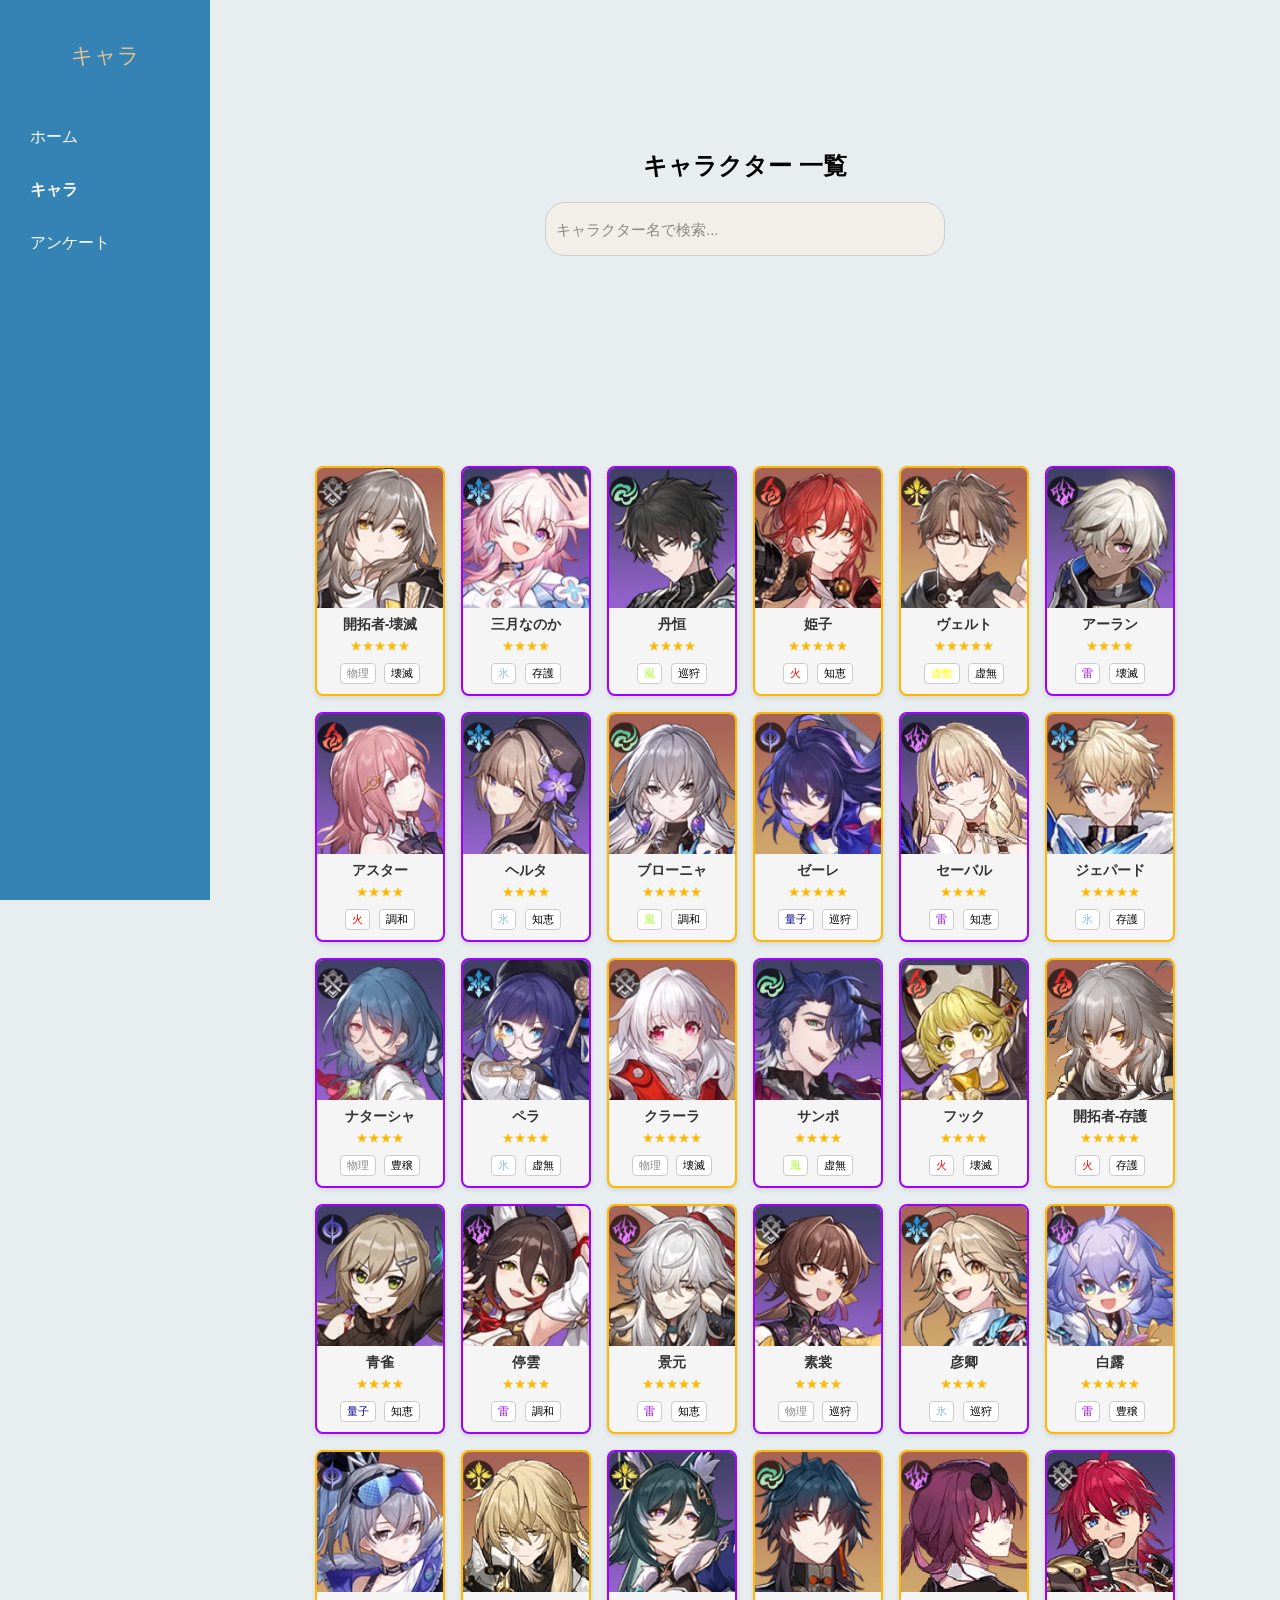
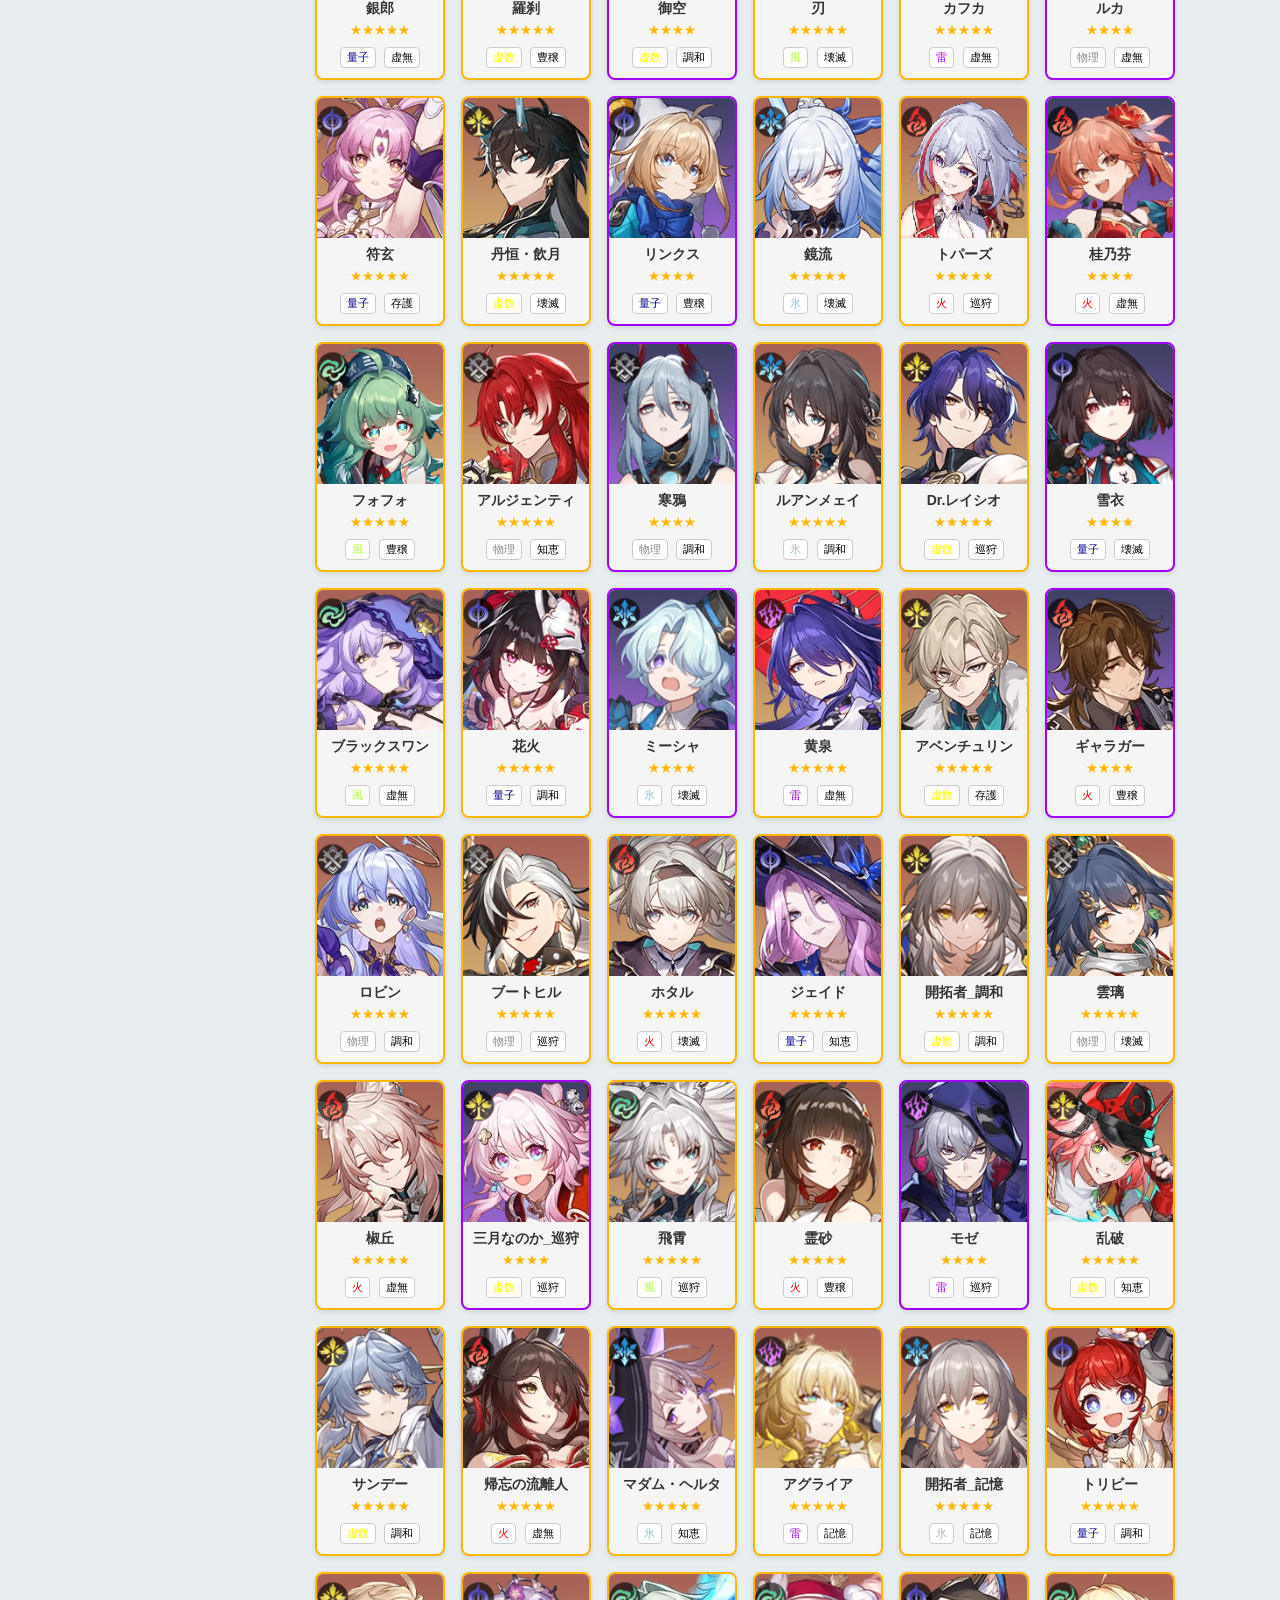
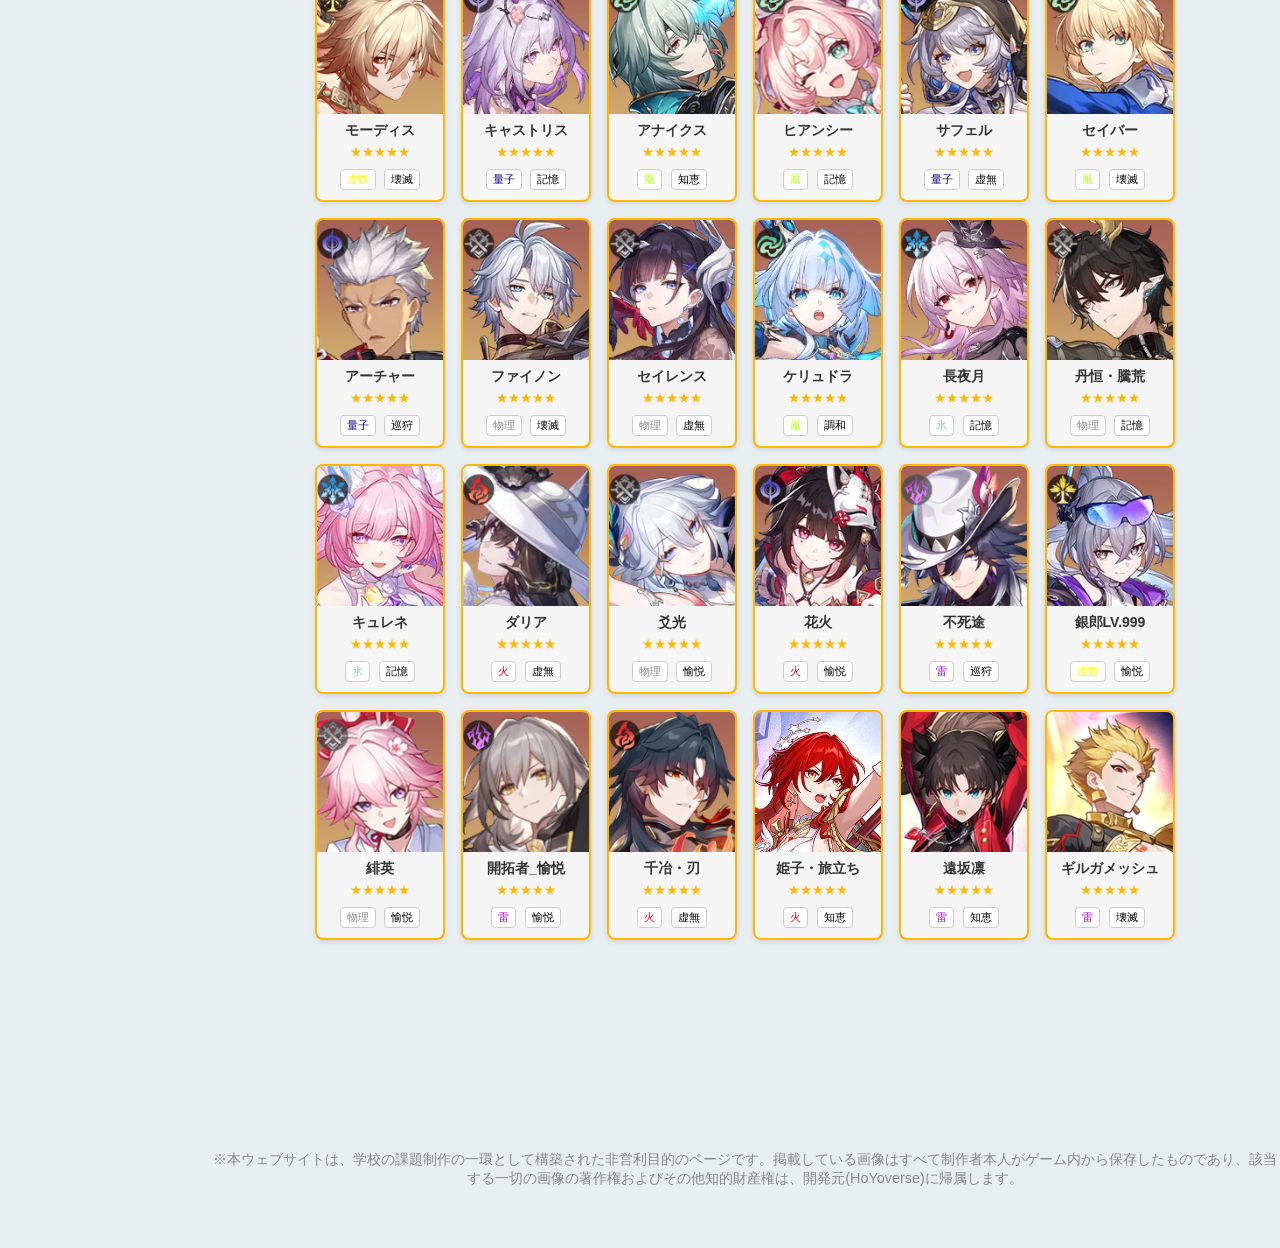
==== commit c3237881: "Update character.html" ====
--- a/character.html
+++ b/character.html
@@ -1,11 +1,13 @@
 <!DOCTYPE html>
 <html lang="ja">
+
 <head>
     <meta charset="UTF-8">
     <meta name="viewport" content="width=device-width, initial-scale=1.0">
     <title>キャラ</title>
     <link rel="stylesheet" href="css/style.css">
 </head>
+
 <body>
     <div class="sideber">
         <h2>キャラ</h2>
@@ -15,904 +17,936 @@
     </div>
 
     <main class="main-content">
-    <section class="character-section">
-        <h2>キャラクター 一覧</h2>
-        
-        <div class="character-grid">
-            
-            <div class="character-card star5">
-                <img src="img/開拓者.png">
-                <div class="character">
-                    <h3><a href="https://wiki.hoyolab.com/pc/hsr/entry/6" target="_blank">開拓者-壊滅</a></h3>
-                    <p class="rarity">★★★★★</p>
-                    <span class="physical">物理</span>
-                    <span class="Destruction">壊滅</span>
-                </div>
+        <section class="character-section">
+            <h2>キャラクター 一覧</h2>
+            <div style="text-align: center; margin-bottom: 20px;">
+                <input type="text" id="searchInput" placeholder="キャラクター名で検索..."
+                    style="width: 80%; max-width: 400px; padding: 10px; border-radius: 20px; border: 1px solid #ccc;">
             </div>
-            
-            <div class="character-card star4">
-                <img src="img/三月なのか.png">
-                <div class="character">
-                    <h3><a href="https://wiki.hoyolab.com/pc/hsr/entry/7" target="_blank">三月なのか</a></h3>
-                    <p class="rarity">★★★★</p>
-                    <span class="ice">氷</span>
-                    <span class="Preservation">存護</span>
+
+            <div class="character-grid">
+
+                <div class="character-card star5" data-name="開拓者-壊滅">
+                    <img src="img/開拓者.png">
+                    <div class="character">
+                        <h3><a href="https://wiki.hoyolab.com/pc/hsr/entry/6" target="_blank">開拓者-壊滅</a></h3>
+                        <p class="rarity">★★★★★</p>
+                        <span class="physical">物理</span>
+                        <span class="Destruction">壊滅</span>
+                    </div>
+                </div>
+
+                <div class="character-card star4" data-name="三月なのか">
+                    <img src="img/三月なのか.png">
+                    <div class="character">
+                        <h3><a href="https://wiki.hoyolab.com/pc/hsr/entry/7" target="_blank">三月なのか</a></h3>
+                        <p class="rarity">★★★★</p>
+                        <span class="ice">氷</span>
+                        <span class="Preservation">存護</span>
+                    </div>
+                </div>
+
+                <div class="character-card star4" data-name="丹恒">
+                    <img src="img/丹恒.png">
+                    <div class="character">
+                        <h3><a href="https://wiki.hoyolab.com/pc/hsr/entry/8" target="_blank">丹恒</a></h3>
+                        <p class="rarity">★★★★</p>
+                        <span class="wind">風</span>
+                        <span class="Hunt">巡狩</span>
+                    </div>
+                </div>
+
+                <div class="character-card star5" data-name="姫子">
+                    <img src="img/姫子.png">
+                    <div class="character">
+                        <h3><a href="https://wiki.hoyolab.com/pc/hsr/entry/9" target="_blank">姫子</a></h3>
+                        <p class="rarity">★★★★★</p>
+                        <span class="fier">火</span>
+                        <span class="Erudition">知恵</span>
+                    </div>
+                </div>
+
+                <div class="character-card star5" data-name="ヴェルト">
+                    <img src="img/ヴェルト.png">
+                    <div class="character">
+                        <h3><a href="https://wiki.hoyolab.com/pc/hsr/entry/10" target="_blank">ヴェルト</a></h3>
+                        <p class="rarity">★★★★★</p>
+                        <span class="imaginary">虚数</span>
+                        <span class="Nihility">虚無</span>
+                    </div>
+                </div>
+
+                <div class="character-card star4" data-name="アーラン">
+                    <img src="img/アーラン.png">
+                    <div class="character">
+                        <h3><a href="https://wiki.hoyolab.com/pc/hsr/entry/11" target="_blank">アーラン</a></h3>
+                        <p class="rarity">★★★★</p>
+                        <span class="lightning">雷</span>
+                        <span class="Destruction">壊滅</span>
+                    </div>
+                </div>
+
+                <div class="character-card star4" data-name="アスター">
+                    <img src="img/アスター.png">
+                    <div class="character">
+                        <h3><a href="https://wiki.hoyolab.com/pc/hsr/entry/12" target="_blank">アスター</a></h3>
+                        <p class="rarity">★★★★</p>
+                        <span class="fier">火</span>
+                        <span class="Harmony">調和</span>
+                    </div>
+                </div>
+
+                <div class="character-card star4" data-name="ヘルタ">
+                    <img src="img/ヘルタ.png">
+                    <div class="character">
+                        <h3><a href="https://wiki.hoyolab.com/pc/hsr/entry/13" target="_blank">ヘルタ</a></h3>
+                        <p class="rarity">★★★★</p>
+                        <span class="ice">氷</span>
+                        <span class="Erudition">知恵</span>
+                    </div>
+                </div>
+
+                <div class="character-card star5" data-name="ブローニャ">
+                    <img src="img/ブローニャ.png">
+                    <div class="character">
+                        <h3><a href="https://wiki.hoyolab.com/pc/hsr/entry/14" target="_blank">ブローニャ</a></h3>
+                        <p class="rarity">★★★★★</p>
+                        <span class="wind">風</span>
+                        <span class="Harmony">調和</span>
+                    </div>
+                </div>
+
+                <div class="character-card star5" data-name="ゼーレ">
+                    <img src="img/ゼーレ.png">
+                    <div class="character">
+                        <h3><a href="https://wiki.hoyolab.com/pc/hsr/entry/15" target="_blank">ゼーレ</a></h3>
+                        <p class="rarity">★★★★★</p>
+                        <span class="quantum">量子</span>
+                        <span class="Hunt">巡狩</span>
+                    </div>
+                </div>
+
+                <div class="character-card star4" data-name="セーバル">
+                    <img src="img/セーバル.png">
+                    <div class="character">
+                        <h3><a href="https://wiki.hoyolab.com/pc/hsr/entry/16" target="_blank">セーバル</a></h3>
+                        <p class="rarity">★★★★</p>
+                        <span class="lightning">雷</span>
+                        <span class="Erudition">知恵</span>
+                    </div>
+                </div>
+
+                <div class="character-card star5" data-name="ジェパード">
+                    <img src="img/ジェパード.png">
+                    <div class="character">
+                        <h3><a href="http://wiki.hoyolab.com/pc/hsr/entry/17" target="_blank">ジェパード</a></h3>
+                        <p class="rarity">★★★★★</p>
+                        <span class="ice">氷</span>
+                        <span class="Preservation">存護</span>
+                    </div>
+                </div>
+
+                <div class="character-card star4" data-name="ナターシャ">
+                    <img src="img/ナターシャ.png">
+                    <div class="character">
+                        <h3><a href="https://wiki.hoyolab.com/pc/hsr/entry/18" target="_blank">ナターシャ</a></h3>
+                        <p class="rarity">★★★★</p>
+                        <span class="physical">物理</span>
+                        <span class="Abundance">豊穣</span>
+                    </div>
+                </div>
+
+                <div class="character-card star4" data-name="ペラ">
+                    <img src="img/ペラ.png">
+                    <div class="character">
+                        <h3><a href="https://wiki.hoyolab.com/pc/hsr/entry/19" target="_blank">ペラ</a></h3>
+                        <p class="rarity">★★★★</p>
+                        <span class="ice">氷</span>
+                        <span class="Nihility">虚無</span>
+                    </div>
+                </div>
+
+                <div class="character-card star5" data-name="クラーラ">
+                    <img src="img/クラーラ.png">
+                    <div class="character">
+                        <h3><a href="https://wiki.hoyolab.com/pc/hsr/entry/20" target="_blank">クラーラ</a></h3>
+                        <p class="rarity">★★★★★</p>
+                        <span class="physical">物理</span>
+                        <span class="Destruction">壊滅</span>
+                    </div>
+                </div>
+
+                <div class="character-card star4" data-name="サンポ">
+                    <img src="img/サンポ.png">
+                    <div class="character">
+                        <h3><a href="https://wiki.hoyolab.com/pc/hsr/entry/21" target="_blank">サンポ</a></h3>
+                        <p class="rarity">★★★★</p>
+                        <span class="wind">風</span>
+                        <span class="Nihility">虚無</span>
+                    </div>
+                </div>
+
+                <div class="character-card star4" data-name="フック">
+                    <img src="img/フック.png">
+                    <div class="character">
+                        <h3><a href="https://wiki.hoyolab.com/pc/hsr/entry/22" target="_blank">フック</a></h3>
+                        <p class="rarity">★★★★</p>
+                        <span class="fier">火</span>
+                        <span class="Destruction">壊滅</span>
+                    </div>
+                </div>
+
+                <div class="character-card star5" data-name="開拓者-存護">
+                    <img src="img/開拓者_存護.png">
+                    <div class="character">
+                        <h3><a href="https://wiki.hoyolab.com/pc/hsr/entry/23" target="_blank">開拓者-存護</a></h3>
+                        <p class="rarity">★★★★★</p>
+                        <span class="fier">火</span>
+                        <span class="Preservation">存護</span>
+                    </div>
+                </div>
+
+                <div class="character-card star4" data-name="青雀">
+                    <img src="img/青雀.png">
+                    <div class="character">
+                        <h3><a href="https://wiki.hoyolab.com/pc/hsr/entry/24" target="_blank">青雀</a></h3>
+                        <p class="rarity">★★★★</p>
+                        <span class="quantum">量子</span>
+                        <span class="Erudition">知恵</span>
+                    </div>
+                </div>
+
+                <div class="character-card star4" data-name="停雲">
+                    <img src="img/停雲.png">
+                    <div class="character">
+                        <h3><a href="https://wiki.hoyolab.com/pc/hsr/entry/25" target="_blank">停雲</a></h3>
+                        <p class="rarity">★★★★</p>
+                        <span class="lightning">雷</span>
+                        <span class="Harmony">調和</span>
+                    </div>
+                </div>
+
+                <div class="character-card star5" data-name="景元">
+                    <img src="img/景元.png">
+                    <div class="character">
+                        <h3><a href="https://wiki.hoyolab.com/pc/hsr/entry/26" target="_blank">景元</a></h3>
+                        <p class="rarity">★★★★★</p>
+                        <span class="lightning">雷</span>
+                        <span class="Erudition">知恵</span>
+                    </div>
+                </div>
+
+                <div class="character-card star4" data-name="素裳">
+                    <img src="img/素裳.png">
+                    <div class="character">
+                        <h3><a href="https://wiki.hoyolab.com/pc/hsr/entry/27" target="_blank">素裳</a></h3>
+                        <p class="rarity">★★★★</p>
+                        <span class="physical">物理</span>
+                        <span class="Hunt">巡狩</span>
+                    </div>
+                </div>
+
+                <div class="character-card star4" data-name="彦卿">
+                    <img src="img/彦卿.png">
+                    <div class="character">
+                        <h3><a href="https://wiki.hoyolab.com/pc/hsr/entry/28" target="_blank">彦卿</a></h3>
+                        <p class="rarity">★★★★</p>
+                        <span class="ice">氷</span>
+                        <span class="Hunt">巡狩</span>
+                    </div>
+                </div>
+
+                <div class="character-card star5" data-name="白露">
+                    <img src="img/白露.png">
+                    <div class="character">
+                        <h3><a href="https://wiki.hoyolab.com/pc/hsr/entry/29" target="_blank">白露</a></h3>
+                        <p class="rarity">★★★★★</p>
+                        <span class="lightning">雷</span>
+                        <span class="Abundance">豊穣</span>
+                    </div>
+                </div>
+
+                <div class="character-card star5" data-name="銀郎">
+                    <img src="img/銀郎.png">
+                    <div class="character">
+                        <h3><a href="https://wiki.hoyolab.com/pc/hsr/entry/29" target="_blank">銀郎</a></h3>
+                        <p class="rarity">★★★★★</p>
+                        <span class="quantum">量子</span>
+                        <span class="Nihility">虚無</span>
+                    </div>
+                </div>
+
+                <div class="character-card star5" data-name="羅刹">
+                    <img src="img/羅刹.png">
+                    <div class="character">
+                        <h3><a href="https://wiki.hoyolab.com/pc/hsr/entry/711" target="_blank">羅刹</a></h3>
+                        <p class="rarity">★★★★★</p>
+                        <span class="imaginary">虚数</span>
+                        <span class="Abundance">豊穣</span>
+                    </div>
+                </div>
+
+                <div class="character-card star4" data-name="御空">
+                    <img src="img/御空.png">
+                    <div class="character">
+                        <h3><a href="https://wiki.hoyolab.com/pc/hsr/entry/712" target="_blank">御空</a></h3>
+                        <p class="rarity">★★★★</p>
+                        <span class="imaginary">虚数</span>
+                        <span class="Harmony">調和</span>
+                    </div>
+                </div>
+
+                <div class="character-card star5" data-name="刃">
+                    <img src="img/刃.png">
+                    <div class="character">
+                        <h3><a href="https://wiki.hoyolab.com/pc/hsr/entry/789" target="_blank">刃</a></h3>
+                        <p class="rarity">★★★★★</p>
+                        <span class="wind">風</span>
+                        <span class="Destruction">壊滅</span>
+                    </div>
+                </div>
+
+                <div class="character-card star5" data-name="カフカ">
+                    <img src="img/カフカ.png">
+                    <div class="character">
+                        <h3><a href="https://wiki.hoyolab.com/pc/hsr/entry/791" target="_blank">カフカ</a></h3>
+                        <p class="rarity">★★★★★</p>
+                        <span class="lightning">雷</span>
+                        <span class="Nihility">虚無</span>
+                    </div>
+                </div>
+
+                <div class="character-card star4" data-name="ルカ">
+                    <img src="img/ルカ.png">
+                    <div class="character">
+                        <h3><a href="https://wiki.hoyolab.com/pc/hsr/entry/801" target="_blank">ルカ</a></h3>
+                        <p class="rarity">★★★★</p>
+                        <span class="physical">物理</span>
+                        <span class="Nihility">虚無</span>
+                    </div>
+                </div>
+
+                <div class="character-card star5" data-name="符玄">
+                    <img src="img/符玄.png">
+                    <div class="character">
+                        <h3><a href="https://wiki.hoyolab.com/pc/hsr/entry/804" target="_blank">符玄</a></h3>
+                        <p class="rarity">★★★★★</p>
+                        <span class="quantum">量子</span>
+                        <span class="Preservation">存護</span>
+                    </div>
+                </div>
+
+                <div class="character-card star5" data-name="丹恒・飲月">
+                    <img src="img/丹恒・飲月.png">
+                    <div class="character">
+                        <h3><a href="https://wiki.hoyolab.com/pc/hsr/entry/1226" target="_blank">丹恒・飲月</a></h3>
+                        <p class="rarity">★★★★★</p>
+                        <span class="imaginary">虚数</span>
+                        <span class="Destruction">壊滅</span>
+                    </div>
+                </div>
+
+                <div class="character-card star4" data-name="リンクス">
+                    <img src="img/リンクス.png">
+                    <div class="character">
+                        <h3><a href="https://wiki.hoyolab.com/pc/hsr/entry/1228" target="_blank">リンクス</a></h3>
+                        <p class="rarity">★★★★</p>
+                        <span class="quantum">量子</span>
+                        <span class="Abundance">豊穣</span>
+                    </div>
+                </div>
+
+                <div class="character-card star5" data-name="鏡流">
+                    <img src="img/鏡流.png">
+                    <div class="character">
+                        <h3><a href="https://wiki.hoyolab.com/pc/hsr/entry/1387" target="_blank">鏡流</a></h3>
+                        <p class="rarity">★★★★★</p>
+                        <span class="ice">氷</span>
+                        <span class="Destruction">壊滅</span>
+                    </div>
+                </div>
+
+                <div class="character-card star5" data-name="トパーズ">
+                    <img src="img/トパーズ.png">
+                    <div class="character">
+                        <h3><a href="https://wiki.hoyolab.com/pc/hsr/entry/1389" target="_blank">トパーズ</a></h3>
+                        <p class="rarity">★★★★★</p>
+                        <span class="fier">火</span>
+                        <span class="Hunt">巡狩</span>
+                    </div>
+                </div>
+
+                <div class="character-card star4" data-name="桂乃芬">
+                    <img src="img/桂乃芬.png">
+                    <div class="character">
+                        <h3><a href="https://wiki.hoyolab.com/pc/hsr/entry/1392" target="_blank">桂乃芬</a></h3>
+                        <p class="rarity">★★★★</p>
+                        <span class="fier">火</span>
+                        <span class="Nihility">虚無</span>
+                    </div>
+                </div>
+
+                <div class="character-card star5" data-name="フォフォ">
+                    <img src="img/フォフォ.png">
+                    <div class="character">
+                        <h3><a href="https://wiki.hoyolab.com/pc/hsr/entry/1533" target="_blank">フォフォ</a></h3>
+                        <p class="rarity">★★★★★</p>
+                        <span class="wind">風</span>
+                        <span class="Abundance">豊穣</span>
+                    </div>
+                </div>
+
+                <div class="character-card star5" data-name="アルジェンティ">
+                    <img src="img/アルジェンティ.png">
+                    <div class="character">
+                        <h3><a href="https://wiki.hoyolab.com/pc/hsr/entry/1535" target="_blank">アルジェンティ</a></h3>
+                        <p class="rarity">★★★★★</p>
+                        <span class="physical">物理</span>
+                        <span class="Erudition">知恵</span>
+                    </div>
+                </div>
+
+                <div class="character-card star4" data-name="寒鴉">
+                    <img src="img/寒鴉.png">
+                    <div class="character">
+                        <h3><a href="https://wiki.hoyolab.com/pc/hsr/entry/1537" target="_blank">寒鴉</a></h3>
+                        <p class="rarity">★★★★</p>
+                        <span class="physical">物理</span>
+                        <span class="Harmony">調和</span>
+                    </div>
+                </div>
+
+                <div class="character-card star5" data-name="ルアンメェイ">
+                    <img src="img/ルアンメェイ.png">
+                    <div class="character">
+                        <h3><a href="https://wiki.hoyolab.com/pc/hsr/entry/1638" target="_blank">ルアンメェイ</a></h3>
+                        <p class="rarity">★★★★★</p>
+                        <span class="ice">氷</span>
+                        <span class="Harmony">調和</span>
+                    </div>
+                </div>
+
+                <div class="character-card star5" data-name="Dr.レイシオ">
+                    <img src="img/Dr.レイシオ.png">
+                    <div class="character">
+                        <h3><a href="https://wiki.hoyolab.com/pc/hsr/entry/1639" target="_blank">Dr.レイシオ</a></h3>
+                        <p class="rarity">★★★★★</p>
+                        <span class="imaginary">虚数</span>
+                        <span class="Hunt">巡狩</span>
+                    </div>
+                </div>
+
+                <div class="character-card star4" data-name="雪衣">
+                    <img src="img/雪衣.png">
+                    <div class="character">
+                        <h3><a href="https://wiki.hoyolab.com/pc/hsr/entry/1640" target="_blank">雪衣</a></h3>
+                        <p class="rarity">★★★★</p>
+                        <span class="quantum">量子</span>
+                        <span class="Destruction">壊滅</span>
+                    </div>
+                </div>
+
+                <div class="character-card star5" data-name="ブラックスワン">
+                    <img src="img/ブラックスワン.png">
+                    <div class="character">
+                        <h3><a href="https://wiki.hoyolab.com/pc/hsr/entry/1806" target="_blank">ブラックスワン</a></h3>
+                        <p class="rarity">★★★★★</p>
+                        <span class="wind">風</span>
+                        <span class="Nihility">虚無</span>
+                    </div>
+                </div>
+
+                <div class="character-card star5" data-name="花火">
+                    <img src="img/花火.png">
+                    <div class="character">
+                        <h3><a href="https://wiki.hoyolab.com/pc/hsr/entry/1807" target="_blank">花火</a></h3>
+                        <p class="rarity">★★★★★</p>
+                        <span class="quantum">量子</span>
+                        <span class="Harmony">調和</span>
+                    </div>
+                </div>
+
+                <div class="character-card star4" data-name="ミーシャ">
+                    <img src="img/ミーシャ.png">
+                    <div class="character">
+                        <h3><a href="https://wiki.hoyolab.com/pc/hsr/entry/1808" target="_blank">ミーシャ</a></h3>
+                        <p class="rarity">★★★★</p>
+                        <span class="ice">氷</span>
+                        <span class="Destruction">壊滅</span>
+                    </div>
+                </div>
+
+                <div class="character-card star5" data-name="黄泉">
+                    <img src="img/黄泉.png">
+                    <div class="character">
+                        <h3><a href="https://wiki.hoyolab.com/pc/hsr/entry/1919" target="_blank">黄泉</a></h3>
+                        <p class="rarity">★★★★★</p>
+                        <span class="lightning">雷</span>
+                        <span class="Nihility">虚無</span>
+                    </div>
+                </div>
+
+                <div class="character-card star5" data-name="アベンチュリン">
+                    <img src="img/アベンチュリン.png">
+                    <div class="character">
+                        <h3><a href="https://wiki.hoyolab.com/pc/hsr/entry/1920" target="_blank">アベンチュリン</a></h3>
+                        <p class="rarity">★★★★★</p>
+                        <span class="imaginary">虚数</span>
+                        <span class="Preservation">存護</span>
+                    </div>
+                </div>
+
+                <div class="character-card star4" data-name="ギャラガー">
+                    <img src="img/ギャラガー.png">
+                    <div class="character">
+                        <h3><a href="https://wiki.hoyolab.com/pc/hsr/entry/1924" target="_blank">ギャラガー</a></h3>
+                        <p class="rarity">★★★★</p>
+                        <span class="fier">火</span>
+                        <span class="Abundance">豊穣</span>
+                    </div>
+                </div>
+
+                <div class="character-card star5" data-name="ロビン">
+                    <img src="img/ロビン.png">
+                    <div class="character">
+                        <h3><a href="https://wiki.hoyolab.com/pc/hsr/entry/2366" target="_blank">ロビン</a></h3>
+                        <p class="rarity">★★★★★</p>
+                        <span class="physical">物理</span>
+                        <span class="Harmony">調和</span>
+                    </div>
+                </div>
+
+                <div class="character-card star5" data-name="ブートヒル">
+                    <img src="img/ブートヒル.png">
+                    <div class="character">
+                        <h3><a href="https://wiki.hoyolab.com/pc/hsr/entry/2367" target="_blank">ブートヒル</a></h3>
+                        <p class="rarity">★★★★★</p>
+                        <span class="physical">物理</span>
+                        <span class="Hunt">巡狩</span>
+                    </div>
+                </div>
+
+                <div class="character-card star5" data-name="ホタル">
+                    <img src="img/ホタル.png">
+                    <div class="character">
+                        <h3><a href="https://wiki.hoyolab.com/pc/hsr/entry/2494" target="_blank">ホタル</a></h3>
+                        <p class="rarity">★★★★★</p>
+                        <span class="fier">火</span>
+                        <span class="Destruction">壊滅</span>
+                    </div>
+                </div>
+
+                <div class="character-card star5" data-name="ジェイド">
+                    <img src="img/ジェイド.png">
+                    <div class="character">
+                        <h3><a href="https://wiki.hoyolab.com/pc/hsr/entry/2495" target="_blank">ジェイド</a></h3>
+                        <p class="rarity">★★★★★</p>
+                        <span class="quantum">量子</span>
+                        <span class="Erudition">知恵</span>
+                    </div>
+                </div>
+
+                <div class="character-card star5" data-name="開拓者_調和">
+                    <img src="img/開拓者_調和.png">
+                    <div class="character">
+                        <h3><a href="https://wiki.hoyolab.com/pc/hsr/entry/2511" target="_blank">開拓者_調和</a></h3>
+                        <p class="rarity">★★★★★</p>
+                        <span class="imaginary">虚数</span>
+                        <span class="Harmony">調和</span>
+                    </div>
+                </div>
+
+                <div class="character-card star5" data-name="雲璃">
+                    <img src="img/雲璃.png">
+                    <div class="character">
+                        <h3><a href="https://wiki.hoyolab.com/pc/hsr/entry/2642" target="_blank">雲璃</a></h3>
+                        <p class="rarity">★★★★★</p>
+                        <span class="physical">物理</span>
+                        <span class="Destruction">壊滅</span>
+                    </div>
+                </div>
+
+                <div class="character-card star5" data-name="椒丘">
+                    <img src="img/椒丘.png">
+                    <div class="character">
+                        <h3><a href="https://wiki.hoyolab.com/pc/hsr/entry/2643" target="_blank">椒丘</a></h3>
+                        <p class="rarity">★★★★★</p>
+                        <span class="fier">火</span>
+                        <span class="Nihility">虚無</span>
+                    </div>
+                </div>
+
+                <div class="character-card star4" data-name="三月なのか_巡狩">
+                    <img src="img/三月なのか_巡狩.png">
+                    <div class="character">
+                        <h3><a href="https://wiki.hoyolab.com/pc/hsr/entry/2657" target="_blank">三月なのか_巡狩</a></h3>
+                        <p class="rarity">★★★★</p>
+                        <span class="imaginary">虚数</span>
+                        <span class="Hunt">巡狩</span>
+                    </div>
+                </div>
+
+                <div class="character-card star5" data-name="飛霄">
+                    <img src="img/飛霄.png">
+                    <div class="character">
+                        <h3><a href="https://wiki.hoyolab.com/pc/hsr/entry/2947" target="_blank">飛霄</a></h3>
+                        <p class="rarity">★★★★★</p>
+                        <span class="wind">風</span>
+                        <span class="Hunt">巡狩</span>
+                    </div>
+                </div>
+
+                <div class="character-card star5" data-name="霊砂">
+                    <img src="img/霊砂.png">
+                    <div class="character">
+                        <h3><a href="https://wiki.hoyolab.com/pc/hsr/entry/2948" target="_blank">霊砂</a></h3>
+                        <p class="rarity">★★★★★</p>
+                        <span class="fier">火</span>
+                        <span class="Abundance">豊穣</span>
+                    </div>
+                </div>
+
+                <div class="character-card star4" data-name="モゼ">
+                    <img src="img/モゼ.png">
+                    <div class="character">
+                        <h3><a href="https://wiki.hoyolab.com/pc/hsr/entry/2949" target="_blank">モゼ</a></h3>
+                        <p class="rarity">★★★★</p>
+                        <span class="lightning">雷</span>
+                        <span class="Hunt">巡狩</span>
+                    </div>
+                </div>
+
+                <div class="character-card star5" data-name="乱破">
+                    <img src="img/乱破.png">
+                    <div class="character">
+                        <h3><a href="https://wiki.hoyolab.com/pc/hsr/entry/3057" target="_blank">乱破</a></h3>
+                        <p class="rarity">★★★★★</p>
+                        <span class="imaginary">虚数</span>
+                        <span class="Erudition">知恵</span>
+                    </div>
+                </div>
+
+                <div class="character-card star5" data-name="サンデー">
+                    <img src="img/サンデー.png">
+                    <div class="character">
+                        <h3><a href="https://wiki.hoyolab.com/pc/hsr/entry/3150" target="_blank">サンデー</a></h3>
+                        <p class="rarity">★★★★★</p>
+                        <span class="imaginary">虚数</span>
+                        <span class="Harmony">調和</span>
+                    </div>
+                </div>
+
+                <div class="character-card star5" data-name="帰忘の流離人">
+                    <img src="img/帰忘の流離人.png">
+                    <div class="character">
+                        <h3><a href="https://wiki.hoyolab.com/pc/hsr/entry/3151" target="_blank">帰忘の流離人</a></h3>
+                        <p class="rarity">★★★★★</p>
+                        <span class="fier">火</span>
+                        <span class="Nihility">虚無</span>
+                    </div>
+                </div>
+
+                <div class="character-card star5" data-name="マダム・ヘルタ">
+                    <img src="img/マダム・ヘルタ.png">
+                    <div class="character">
+                        <h3><a href="https://wiki.hoyolab.com/pc/hsr/entry/3285" target="_blank">マダム・ヘルタ</a></h3>
+                        <p class="rarity">★★★★★</p>
+                        <span class="ice">氷</span>
+                        <span class="Erudition">知恵</span>
+                    </div>
+                </div>
+
+                <div class="character-card star5" data-name="アグライア">
+                    <img src="img/アグライア.png">
+                    <div class="character">
+                        <h3><a href="https://wiki.hoyolab.com/pc/hsr/entry/3286" target="_blank">アグライア</a></h3>
+                        <p class="rarity">★★★★★</p>
+                        <span class="lightning">雷</span>
+                        <span class="Remembrance">記憶</span>
+                    </div>
+                </div>
+
+                <div class="character-card star5" data-name="開拓者_記憶">
+                    <img src="img/開拓者_記憶.png">
+                    <div class="character">
+                        <h3><a href="https://wiki.hoyolab.com/pc/hsr/entry/3287" target="_blank">開拓者_記憶</a></h3>
+                        <p class="rarity">★★★★★</p>
+                        <span class="ice">氷</span>
+                        <span class="Remembrance">記憶</span>
+                    </div>
+                </div>
+
+                <div class="character-card star5" data-name="トリビー">
+                    <img src="img/トリビー.png">
+                    <div class="character">
+                        <h3><a href="https://wiki.hoyolab.com/pc/hsr/entry/3322" target="_blank">トリビー</a></h3>
+                        <p class="rarity">★★★★★</p>
+                        <span class="quantum">量子</span>
+                        <span class="Harmony">調和</span>
+                    </div>
+                </div>
+
+                <div class="character-card star5" data-name="モーディス">
+                    <img src="img/モーディス.png">
+                    <div class="character">
+                        <h3><a href="https://wiki.hoyolab.com/pc/hsr/entry/3324" target="_blank">モーディス</a></h3>
+                        <p class="rarity">★★★★★</p>
+                        <span class="imaginary">虚数</span>
+                        <span class="Destruction">壊滅</span>
+                    </div>
+                </div>
+
+                <div class="character-card star5" data-name="キャストリス">
+                    <img src="img/キャストリス.png">
+                    <div class="character">
+                        <h3><a href="https://wiki.hoyolab.com/pc/hsr/entry/3560" target="_blank">キャストリス</a></h3>
+                        <p class="rarity">★★★★★</p>
+                        <span class="quantum">量子</span>
+                        <span class="Remembrance">記憶</span>
+                    </div>
+                </div>
+
+                <div class="character-card star5" data-name="アナイクス">
+                    <img src="img/アナイクス.png">
+                    <div class="character">
+                        <h3><a href="https://wiki.hoyolab.com/pc/hsr/entry/3561" target="_blank">アナイクス</a></h3>
+                        <p class="rarity">★★★★★</p>
+                        <span class="wind">風</span>
+                        <span class="Erudition">知恵</span>
+                    </div>
+                </div>
+
+                <div class="character-card star5" data-name="ヒアンシー">
+                    <img src="img/ヒアンシー.png">
+                    <div class="character">
+                        <h3><a href="https://wiki.hoyolab.com/pc/hsr/entry/3688" target="_blank">ヒアンシー</a></h3>
+                        <p class="rarity">★★★★★</p>
+                        <span class="wind">風</span>
+                        <span class="Remembrance">記憶</span>
+                    </div>
+                </div>
+
+                <div class="character-card star5" data-name="サフェル">
+                    <img src="img/サフェル.png">
+                    <div class="character">
+                        <h3><a href="https://wiki.hoyolab.com/pc/hsr/entry/3691" target="_blank">サフェル</a></h3>
+                        <p class="rarity">★★★★★</p>
+                        <span class="quantum">量子</span>
+                        <span class="Nihility">虚無</span>
+                    </div>
+                </div>
+
+                <div class="character-card star5" data-name="セイバー">
+                    <img src="img/セイバー.png">
+                    <div class="character">
+                        <h3><a href="https://wiki.hoyolab.com/pc/hsr/entry/3767" target="_blank">セイバー</a></h3>
+                        <p class="rarity">★★★★★</p>
+                        <span class="wind">風</span>
+                        <span class="Destruction">壊滅</span>
+                    </div>
+                </div>
+
+                <div class="character-card star5" data-name="アーチャー">
+                    <img src="img/アーチャー.png">
+                    <div class="character">
+                        <h3><a href="https://wiki.hoyolab.com/pc/hsr/entry/3768" target="_blank">アーチャー</a></h3>
+                        <p class="rarity">★★★★★</p>
+                        <span class="quantum">量子</span>
+                        <span class="Hunt">巡狩</span>
+                    </div>
+                </div>
+
+                <div class="character-card star5" data-name="ファイノン">
+                    <img src="img/ファイノン.png">
+                    <div class="character">
+                        <h3><a href="https://wiki.hoyolab.com/pc/hsr/entry/3769" target="_blank">ファイノン</a></h3>
+                        <p class="rarity">★★★★★</p>
+                        <span class="physical">物理</span>
+                        <span class="Destruction">壊滅</span>
+                    </div>
+                </div>
+
+                <div class="character-card star5" data-name="セイレンス">
+                    <img src="img/セイレンス.png">
+                    <div class="character">
+                        <h3><a href="https://wiki.hoyolab.com/pc/hsr/entry/3885" target="_blank">セイレンス</a></h3>
+                        <p class="rarity">★★★★★</p>
+                        <span class="physical">物理</span>
+                        <span class="Nihility">虚無</span>
+                    </div>
+                </div>
+
+                <div class="character-card star5" data-name="ケリュドラ">
+                    <img src="img/ケリュドラ.png">
+                    <div class="character">
+                        <h3><a href="https://wiki.hoyolab.com/pc/hsr/entry/3886" target="_blank">ケリュドラ</a></h3>
+                        <p class="rarity">★★★★★</p>
+                        <span class="wind">風</span>
+                        <span class="Harmony">調和</span>
+                    </div>
+                </div>
+
+                <div class="character-card star5" data-name="長夜月">
+                    <img src="img/長夜月.png">
+                    <div class="character">
+                        <h3><a href="https://wiki.hoyolab.com/pc/hsr/entry/3956" target="_blank">長夜月</a></h3>
+                        <p class="rarity">★★★★★</p>
+                        <span class="ice">氷</span>
+                        <span class="Remembrance">記憶</span>
+                    </div>
+                </div>
+
+                <div class="character-card star5" data-name="丹恒・騰荒">
+                    <img src="img/丹恒・騰荒.png">
+                    <div class="character">
+                        <h3><a href="https://wiki.hoyolab.com/pc/hsr/entry/3957" target="_blank">丹恒・騰荒</a></h3>
+                        <p class="rarity">★★★★★</p>
+                        <span class="physical">物理</span>
+                        <span class="Remembrance">記憶</span>
+                    </div>
+                </div>
+
+                <div class="character-card star5" data-name="キュレネ">
+                    <img src="img/キュレネ.png">
+                    <div class="character">
+                        <h3><a href="https://wiki.hoyolab.com/pc/hsr/entry/4003" target="_blank">キュレネ</a></h3>
+                        <p class="rarity">★★★★★</p>
+                        <span class="ice">氷</span>
+                        <span class="Remembrance">記憶</span>
+                    </div>
+                </div>
+
+                <div class="character-card star5" data-name="ダリア">
+                    <img src="img/ダリア.png">
+                    <div class="character">
+                        <h3><a href="https://wiki.hoyolab.com/pc/hsr/entry/4060" target="_blank">ダリア</a></h3>
+                        <p class="rarity">★★★★★</p>
+                        <span class="fier">火</span>
+                        <span class="Nihility">虚無</span>
+                    </div>
+                </div>
+
+                <div class="character-card star5" data-name="爻光">
+                    <img src="img/爻光.png">
+                    <div class="character">
+                        <h3><a href="https://wiki.hoyolab.com/pc/hsr/entry/4736" target="_blank">爻光</a></h3>
+                        <p class="rarity">★★★★★</p>
+                        <span class="physical">物理</span>
+                        <span class="Elation">愉悦</span>
+                    </div>
+                </div>
+
+                <div class="character-card star5" data-name="花火">
+                    <img src="img/花火.png">
+                    <div class="character">
+                        <h3><a href="https://wiki.hoyolab.com/pc/hsr/entry/4737" target="_blank">花火</a></h3>
+                        <p class="rarity">★★★★★</p>
+                        <span class="fier">火</span>
+                        <span class="Elation">愉悦</span>
+                    </div>
+                </div>
+
+                <div class="character-card star5" data-name="不死途">
+                    <img src="img/不死途.png">
+                    <div class="character">
+                        <h3><a href="https://wiki.hoyolab.com/pc/hsr/entry/4781" target="_blank">不死途</a></h3>
+                        <p class="rarity">★★★★★</p>
+                        <span class="lightning">雷</span>
+                        <span class="Hunt">巡狩</span>
+                    </div>
+                </div>
+
+                <div class="character-card star5" data-name="銀郎LV.999">
+                    <img src="img/銀郎LV.999.png">
+                    <div class="character">
+                        <h3><a href="https://wiki.hoyolab.com/pc/hsr/entry/4997" target="_blank">銀郎LV.999</a></h3>
+                        <p class="rarity">★★★★★</p>
+                        <span class="imaginary">虚数</span>
+                        <span class="Elation">愉悦</span>
+                    </div>
+                </div>
+
+                <div class="character-card star5" data-name="緋英">
+                    <img src="img/緋英.png">
+                    <div class="character">
+                        <h3><a href="https://wiki.hoyolab.com/pc/hsr/entry/5005" target="_blank">緋英</a></h3>
+                        <p class="rarity">★★★★★</p>
+                        <span class="physical">物理</span>
+                        <span class="Elation">愉悦</span>
+                    </div>
+                </div>
+
+                <div class="character-card star5" data-name="開拓者_愉悦">
+                    <img src="img/開拓者_愉悦.png">
+                    <div class="character">
+                        <h3><a href="https://wiki.hoyolab.com/pc/hsr/entry/5006" target="_blank">開拓者_愉悦</a></h3>
+                        <p class="rarity">★★★★★</p>
+                        <span class="lightning">雷</span>
+                        <span class="Elation">愉悦</span>
+                    </div>
+                </div>
+
+                <div class="character-card star5" data-name="千冶・刃">
+                    <img src="img/千冶・刃.png">
+                    <div class="character">
+                        <h3><a href="https://wiki.hoyolab.com/pc/hsr/entry/5217" target="_blank">千冶・刃</a></h3>
+                        <p class="rarity">★★★★★</p>
+                        <span class="fier">火</span>
+                        <span class="Nihility">虚無</span>
+                    </div>
+                </div>
+
+                <div class="character-card star5" data-name="姫子・旅立ち">
+                    <img src="img/姫子・旅立ち.png">
+                    <div class="character">
+                        <h3><a href="https://wiki.hoyolab.com/pc/hsr/entry/5335" target="_blank">姫子・旅立ち</a></h3>
+                        <p class="rarity">★★★★★</p>
+                        <span class="fier">火</span>
+                        <span class="Erudition">知恵</span>
+                    </div>
+                </div>
+
+                <div class="character-card star5" data-name="遠坂凛">
+                    <img src="img/遠坂凛.png">
+                    <div class="character">
+                        <h3><a href="https://wiki.hoyolab.com/pc/hsr/entry/5339" target="_blank">遠坂凛</a></h3>
+                        <p class="rarity">★★★★★</p>
+                        <span class="lightning">雷</span>
+                        <span class="Erudition">知恵</span>
+                    </div>
+                </div>
+
+                <div class="character-card star5" data-name="ギルガメッシュ">
+                    <img src="img/ギルガメッシュ.png">
+                    <div class="character">
+                        <h3><a href="https://wiki.hoyolab.com/pc/hsr/entry/5338" target="_blank">ギルガメッシュ</a></h3>
+                        <p class="rarity">★★★★★</p>
+                        <span class="lightning">雷</span>
+                        <span class="Destruction">壊滅</span>
+                    </div>
                 </div>
             </div>
-            
-            <div class="character-card star4">
-                <img src="img/丹恒.png">
-                <div class="character">
-                    <h3><a href="https://wiki.hoyolab.com/pc/hsr/entry/8" target="_blank">丹恒</a></h3>
-                    <p class="rarity">★★★★</p>
-                    <span class="wind">風</span>
-                    <span class="Hunt">巡狩</span>
-                </div>
-            </div>
-
-            <div class="character-card star5">
-                <img src="img/姫子.png">
-                <div class="character">
-                    <h3><a href="https://wiki.hoyolab.com/pc/hsr/entry/9" target="_blank">姫子</a></h3>
-                    <p class="rarity">★★★★★</p>
-                    <span class="fier">火</span>
-                    <span class="Erudition">知恵</span>
-                </div>
-            </div>
-
-            <div class="character-card star5">
-                <img src="img/ヴェルト.png">
-                <div class="character">
-                    <h3><a href="https://wiki.hoyolab.com/pc/hsr/entry/10" target="_blank">ヴェルト</a></h3>
-                    <p class="rarity">★★★★★</p>
-                    <span class="imaginary">虚数</span>
-                    <span class="Nihility">虚無</span>
-                </div>
-            </div>
-
-            <div class="character-card star4">
-                <img src="img/アーラン.png">
-                <div class="character">
-                    <h3><a href="https://wiki.hoyolab.com/pc/hsr/entry/11" target="_blank">アーラン</a></h3>
-                    <p class="rarity">★★★★</p>
-                    <span class="lightning">雷</span>
-                    <span class="Destruction">壊滅</span>
-                </div>
-            </div>
-
-            <div class="character-card star4">
-                <img src="img/アスター.png">
-                <div class="character">
-                    <h3><a href="https://wiki.hoyolab.com/pc/hsr/entry/12" target="_blank">アスター</a></h3>
-                    <p class="rarity">★★★★</p>
-                    <span class="fier">火</span>
-                    <span class="Harmony">調和</span>
-                </div>
-            </div>
-
-            <div class="character-card star4">
-                <img src="img/ヘルタ.png">
-                <div class="character">
-                    <h3><a href="https://wiki.hoyolab.com/pc/hsr/entry/13" target="_blank">ヘルタ</a></h3>
-                    <p class="rarity">★★★★</p>
-                    <span class="ice">氷</span>
-                    <span class="Erudition">知恵</span>
-                </div>
-            </div>
-
-            <div class="character-card star5">
-                <img src="img/ブローニャ.png">
-                <div class="character">
-                    <h3><a href="https://wiki.hoyolab.com/pc/hsr/entry/14" target="_blank">ブローニャ</a></h3>
-                    <p class="rarity">★★★★★</p>
-                    <span class="wind">風</span>
-                    <span class="Harmony">調和</span>
-                </div>
-            </div>
-
-            <div class="character-card star5">
-                <img src="img/ゼーレ.png">
-                <div class="character">
-                    <h3><a href="https://wiki.hoyolab.com/pc/hsr/entry/15" target="_blank">ゼーレ</a></h3>
-                    <p class="rarity">★★★★★</p>
-                    <span class="quantum">量子</span>
-                    <span class="Hunt">巡狩</span>
-                </div>
-            </div>
-
-            <div class="character-card star4">
-                <img src="img/セーバル.png">
-                <div class="character">
-                    <h3><a href="https://wiki.hoyolab.com/pc/hsr/entry/16" target="_blank">セーバル</a></h3>
-                    <p class="rarity">★★★★</p>
-                    <span class="lightning">雷</span>
-                    <span class="Erudition">知恵</span>
-                </div>
-            </div>
-
-            <div class="character-card star5">
-                <img src="img/ジェパード.png">
-                <div class="character">
-                    <h3><a href="http://wiki.hoyolab.com/pc/hsr/entry/17" target="_blank">ジェパード</a></h3>
-                    <p class="rarity">★★★★★</p>
-                    <span class="ice">氷</span>
-                    <span class="Preservation">存護</span>
-                </div>
-            </div>
-
-            <div class="character-card star4">
-                <img src="img/ナターシャ.png">
-                <div class="character">
-                    <h3><a href="https://wiki.hoyolab.com/pc/hsr/entry/18" target="_blank">ナターシャ</a></h3>
-                    <p class="rarity">★★★★</p>
-                    <span class="physical">物理</span>
-                    <span class="Abundance">豊穣</span>
-                </div>
-            </div>
-
-            <div class="character-card star4">
-                <img src="img/ペラ.png">
-                <div class="character">
-                    <h3><a href="https://wiki.hoyolab.com/pc/hsr/entry/19" target="_blank">ペラ</a></h3>
-                    <p class="rarity">★★★★</p>
-                    <span class="ice">氷</span>
-                    <span class="Nihility">虚無</span>
-                </div>
-            </div>
-
-            <div class="character-card star5">
-                <img src="img/クラーラ.png">
-                <div class="character">
-                    <h3><a href="https://wiki.hoyolab.com/pc/hsr/entry/20" target="_blank">クラーラ</a></h3>
-                    <p class="rarity">★★★★★</p>
-                    <span class="physical">物理</span>
-                    <span class="Destruction">壊滅</span>
-                </div>
-            </div>
-
-            <div class="character-card star4">
-                <img src="img/サンポ.png">
-                <div class="character">
-                    <h3><a href="https://wiki.hoyolab.com/pc/hsr/entry/21" target="_blank">サンポ</a></h3>
-                    <p class="rarity">★★★★</p>
-                    <span class="wind">風</span>
-                    <span class="Nihility">虚無</span>
-                </div>
-            </div>
-
-            <div class="character-card star4">
-                <img src="img/フック.png">
-                <div class="character">
-                    <h3><a href="https://wiki.hoyolab.com/pc/hsr/entry/22" target="_blank">フック</a></h3>
-                    <p class="rarity">★★★★</p>
-                    <span class="fier">火</span>
-                    <span class="Destruction">壊滅</span>
-                </div>
-            </div>
-
-            <div class="character-card star5">
-                <img src="img/開拓者_存護.png">
-                <div class="character">
-                    <h3><a href="https://wiki.hoyolab.com/pc/hsr/entry/23" target="_blank">開拓者-存護</a></h3>
-                    <p class="rarity">★★★★★</p>
-                    <span class="fier">火</span>
-                    <span class="Preservation">存護</span>
-                </div>
-            </div>
-
-            <div class="character-card star4">
-                <img src="img/青雀.png">
-                <div class="character">
-                    <h3><a href="https://wiki.hoyolab.com/pc/hsr/entry/24" target="_blank">青雀</a></h3>
-                    <p class="rarity">★★★★</p>
-                    <span class="quantum">量子</span>
-                    <span class="Erudition">知恵</span>
-                </div>
-            </div>
-
-            <div class="character-card star4">
-                <img src="img/停雲.png">
-                <div class="character">
-                    <h3><a href="https://wiki.hoyolab.com/pc/hsr/entry/25" target="_blank">停雲</a></h3>
-                    <p class="rarity">★★★★</p>
-                    <span class="lightning">雷</span>
-                    <span class="Harmony">調和</span>
-                </div>
-            </div>
-
-            <div class="character-card star5">
-                <img src="img/景元.png">
-                <div class="character">
-                    <h3><a href="https://wiki.hoyolab.com/pc/hsr/entry/26" target="_blank">景元</a></h3>
-                    <p class="rarity">★★★★★</p>
-                    <span class="lightning">雷</span>
-                    <span class="Erudition">知恵</span>
-                </div>
-            </div>
-
-            <div class="character-card star4">
-                <img src="img/素裳.png">
-                <div class="character">
-                    <h3><a href="https://wiki.hoyolab.com/pc/hsr/entry/27" target="_blank">素裳</a></h3>
-                    <p class="rarity">★★★★</p>
-                    <span class="physical">物理</span>
-                    <span class="Hunt">巡狩</span>
-                </div>
-            </div>
-
-            <div class="character-card star4">
-                <img src="img/彦卿.png">
-                <div class="character">
-                    <h3><a href="https://wiki.hoyolab.com/pc/hsr/entry/28" target="_blank">彦卿</a></h3>
-                    <p class="rarity">★★★★</p>
-                    <span class="ice">氷</span>
-                    <span class="Hunt">巡狩</span>
-                </div>
-            </div>
-
-            <div class="character-card star5">
-                <img src="img/白露.png">
-                <div class="character">
-                    <h3><a href="https://wiki.hoyolab.com/pc/hsr/entry/29" target="_blank">白露</a></h3>
-                    <p class="rarity">★★★★★</p>
-                    <span class="lightning">雷</span>
-                    <span class="Abundance">豊穣</span>
-                </div>
-            </div>
-
-            <div class="character-card star5">
-                <img src="img/羅刹.png">
-                <div class="character">
-                    <h3><a href="https://wiki.hoyolab.com/pc/hsr/entry/711" target="_blank">羅刹</a></h3>
-                    <p class="rarity">★★★★★</p>
-                    <span class="imaginary">虚数</span>
-                    <span class="Abundance">豊穣</span>
-                </div>
-            </div>
-
-            <div class="character-card star4">
-                <img src="img/御空.png">
-                <div class="character">
-                    <h3><a href="https://wiki.hoyolab.com/pc/hsr/entry/712" target="_blank">御空</a></h3>
-                    <p class="rarity">★★★★</p>
-                    <span class="imaginary">虚数</span>
-                    <span class="Harmony">調和</span>
-                </div>
-            </div>
-
-            <div class="character-card star5">
-                <img src="img/刃.png">
-                <div class="character">
-                    <h3><a href="https://wiki.hoyolab.com/pc/hsr/entry/789" target="_blank">刃</a></h3>
-                    <p class="rarity">★★★★★</p>
-                    <span class="wind">風</span>
-                    <span class="Destruction">壊滅</span>
-                </div>
-            </div>
-
-            <div class="character-card star5">
-                <img src="img/カフカ.png">
-                <div class="character">
-                    <h3><a href="https://wiki.hoyolab.com/pc/hsr/entry/791" target="_blank">カフカ</a></h3>
-                    <p class="rarity">★★★★★</p>
-                    <span class="lightning">雷</span>
-                    <span class="Nihility">虚無</span>
-                </div>
-            </div>
-
-            <div class="character-card star4">
-                <img src="img/ルカ.png">
-                <div class="character">
-                    <h3><a href="https://wiki.hoyolab.com/pc/hsr/entry/801" target="_blank">ルカ</a></h3>
-                    <p class="rarity">★★★★</p>
-                    <span class="physical">物理</span>
-                    <span class="Nihility">虚無</span>
-                </div>
-            </div>
-
-            <div class="character-card star5">
-                <img src="img/符玄.png">
-                <div class="character">
-                    <h3><a href="https://wiki.hoyolab.com/pc/hsr/entry/804" target="_blank">符玄</a></h3>
-                    <p class="rarity">★★★★★</p>
-                    <span class="quantum">量子</span>
-                    <span class="Preservation">存護</span>
-                </div>
-            </div>
-
-            <div class="character-card star5">
-                <img src="img/丹恒・飲月.png">
-                <div class="character">
-                    <h3><a href="https://wiki.hoyolab.com/pc/hsr/entry/1226" target="_blank">丹恒・飲月</a></h3>
-                    <p class="rarity">★★★★★</p>
-                    <span class="imaginary">虚数</span>
-                    <span class="Destruction">壊滅</span>
-                </div>
-            </div>
-
-            <div class="character-card star4">
-                <img src="img/リンクス.png">
-                <div class="character">
-                    <h3><a href="https://wiki.hoyolab.com/pc/hsr/entry/1228" target="_blank">リンクス</a></h3>
-                    <p class="rarity">★★★★</p>
-                    <span class="quantum">量子</span>
-                    <span class="Abundance">豊穣</span>
-                </div>
-            </div>
-
-            <div class="character-card star5">
-                <img src="img/鏡流.png">
-                <div class="character">
-                    <h3><a href="https://wiki.hoyolab.com/pc/hsr/entry/1387" target="_blank">鏡流</a></h3>
-                    <p class="rarity">★★★★★</p>
-                    <span class="ice">氷</span>
-                    <span class="Destruction">壊滅</span>
-                </div>
-            </div>
-
-            <div class="character-card star5">
-                <img src="img/トパーズ.png">
-                <div class="character">
-                    <h3><a href="https://wiki.hoyolab.com/pc/hsr/entry/1389" target="_blank">トパーズ</a></h3>
-                    <p class="rarity">★★★★★</p>
-                    <span class="fier">火</span>
-                    <span class="Hunt">巡狩</span>
-                </div>
-            </div>
-
-            <div class="character-card star4">
-                <img src="img/桂乃芬.png">
-                <div class="character">
-                    <h3><a href="https://wiki.hoyolab.com/pc/hsr/entry/1392" target="_blank">桂乃芬</a></h3>
-                    <p class="rarity">★★★★</p>
-                    <span class="fier">火</span>
-                    <span class="Nihility">虚無</span>
-                </div>
-            </div>
-
-            <div class="character-card star5">
-                <img src="img/フォフォ.png">
-                <div class="character">
-                    <h3><a href="https://wiki.hoyolab.com/pc/hsr/entry/1533" target="_blank">フォフォ</a></h3>
-                    <p class="rarity">★★★★★</p>
-                    <span class="wind">風</span>
-                    <span class="Abundance">豊穣</span>
-                </div>
-            </div>
-
-            <div class="character-card star5">
-                <img src="img/アルジェンティ.png">
-                <div class="character">
-                    <h3><a href="https://wiki.hoyolab.com/pc/hsr/entry/1535" target="_blank">アルジェンティ</a></h3>
-                    <p class="rarity">★★★★★</p>
-                    <span class="physical">物理</span>
-                    <span class="Erudition">知恵</span>
-                </div>
-            </div>
-
-            <div class="character-card star4">
-                <img src="img/寒鴉.png">
-                <div class="character">
-                    <h3><a href="https://wiki.hoyolab.com/pc/hsr/entry/1537" target="_blank">寒鴉</a></h3>
-                    <p class="rarity">★★★★</p>
-                    <span class="physical">物理</span>
-                    <span class="Harmony">調和</span>
-                </div>
-            </div>
-
-            <div class="character-card star5">
-                <img src="img/ルアンメェイ.png">
-                <div class="character">
-                    <h3><a href="https://wiki.hoyolab.com/pc/hsr/entry/1638" target="_blank">ルアンメェイ</a></h3>
-                    <p class="rarity">★★★★★</p>
-                    <span class="ice">氷</span>
-                    <span class="Harmony">調和</span>
-                </div>
-            </div>
-
-            <div class="character-card star5">
-                <img src="img/Dr.レイシオ.png">
-                <div class="character">
-                    <h3><a href="https://wiki.hoyolab.com/pc/hsr/entry/1639" target="_blank">Dr.レイシオ</a></h3>
-                    <p class="rarity">★★★★★</p>
-                    <span class="imaginary">虚数</span>
-                    <span class="Hunt">巡狩</span>
-                </div>
-            </div>
-
-            <div class="character-card star4">
-                <img src="img/雪衣.png">
-                <div class="character">
-                    <h3><a href="https://wiki.hoyolab.com/pc/hsr/entry/1640" target="_blank">雪衣</a></h3>
-                    <p class="rarity">★★★★</p>
-                    <span class="quantum">量子</span>
-                    <span class="Destruction">壊滅</span>
-                </div>
-            </div>
-
-            <div class="character-card star5">
-                <img src="img/ブラックスワン.png">
-                <div class="character">
-                    <h3><a href="https://wiki.hoyolab.com/pc/hsr/entry/1806" target="_blank">ブラックスワン</a></h3>
-                    <p class="rarity">★★★★★</p>
-                    <span class="wind">風</span>
-                    <span class="Nihility">虚無</span>
-                </div>
-            </div>
-
-            <div class="character-card star5">
-                <img src="img/花火.png">
-                <div class="character">
-                    <h3><a href="https://wiki.hoyolab.com/pc/hsr/entry/1807" target="_blank">花火</a></h3>
-                    <p class="rarity">★★★★★</p>
-                    <span class="quantum">量子</span>
-                    <span class="Harmony">調和</span>
-                </div>
-            </div>
-
-            <div class="character-card star4">
-                <img src="img/ミーシャ.png">
-                <div class="character">
-                    <h3><a href="https://wiki.hoyolab.com/pc/hsr/entry/1808" target="_blank">ミーシャ</a></h3>
-                    <p class="rarity">★★★★</p>
-                    <span class="ice">氷</span>
-                    <span class="Destruction">壊滅</span>
-                </div>
-            </div>
-
-            <div class="character-card star5">
-                <img src="img/黄泉.png">
-                <div class="character">
-                    <h3><a href="https://wiki.hoyolab.com/pc/hsr/entry/1919" target="_blank">黄泉</a></h3>
-                    <p class="rarity">★★★★★</p>
-                    <span class="lightning">雷</span>
-                    <span class="Nihility">虚無</span>
-                </div>
-            </div>
-
-            <div class="character-card star5">
-                <img src="img/アベンチュリン.png">
-                <div class="character">
-                    <h3><a href="https://wiki.hoyolab.com/pc/hsr/entry/1920" target="_blank">アベンチュリン</a></h3>
-                    <p class="rarity">★★★★★</p>
-                    <span class="imaginary">虚数</span>
-                    <span class="Preservation">存護</span>
-                </div>
-            </div>
-
-            <div class="character-card star4">
-                <img src="img/ギャラガー.png">
-                <div class="character">
-                    <h3><a href="https://wiki.hoyolab.com/pc/hsr/entry/1924" target="_blank">ギャラガー</a></h3>
-                    <p class="rarity">★★★★</p>
-                    <span class="fier">火</span>
-                    <span class="Abundance">豊穣</span>
-                </div>
-            </div>
-
-            <div class="character-card star5">
-                <img src="img/ロビン.png">
-                <div class="character">
-                    <h3><a href="https://wiki.hoyolab.com/pc/hsr/entry/2366" target="_blank">ロビン</a></h3>
-                    <p class="rarity">★★★★★</p>
-                    <span class="physical">物理</span>
-                    <span class="Harmony">調和</span>
-                </div>
-            </div>
-
-            <div class="character-card star5">
-                <img src="img/ブートヒル.png">
-                <div class="character">
-                    <h3><a href="https://wiki.hoyolab.com/pc/hsr/entry/2367" target="_blank">ブートヒル</a></h3>
-                    <p class="rarity">★★★★★</p>
-                    <span class="physical">物理</span>
-                    <span class="Hunt">巡狩</span>
-                </div>
-            </div>
-
-            <div class="character-card star5">
-                <img src="img/ホタル.png">
-                <div class="character">
-                    <h3><a href="https://wiki.hoyolab.com/pc/hsr/entry/2494" target="_blank">ホタル</a></h3>
-                    <p class="rarity">★★★★★</p>
-                    <span class="fier">火</span>
-                    <span class="Destruction">壊滅</span>
-                </div>
-            </div>
-
-            <div class="character-card star5">
-                <img src="img/ジェイド.png">
-                <div class="character">
-                    <h3><a href="https://wiki.hoyolab.com/pc/hsr/entry/2495" target="_blank">ジェイド</a></h3>
-                    <p class="rarity">★★★★★</p>
-                    <span class="quantum">量子</span>
-                    <span class="Erudition">知恵</span>
-                </div>
-            </div>
-
-            <div class="character-card star5">
-                <img src="img/開拓者_調和.png">
-                <div class="character">
-                    <h3><a href="https://wiki.hoyolab.com/pc/hsr/entry/2511" target="_blank">開拓者_調和</a></h3>
-                    <p class="rarity">★★★★★</p>
-                    <span class="imaginary">虚数</span>
-                    <span class="Harmony">調和</span>
-                </div>
-            </div>
-
-            <div class="character-card star5">
-                <img src="img/雲璃.png">
-                <div class="character">
-                    <h3><a href="https://wiki.hoyolab.com/pc/hsr/entry/2642" target="_blank">雲璃</a></h3>
-                    <p class="rarity">★★★★★</p>
-                    <span class="physical">物理</span>
-                    <span class="Destruction">壊滅</span>
-                </div>
-            </div>
-
-            <div class="character-card star5">
-                <img src="img/椒丘.png">
-                <div class="character">
-                    <h3><a href="https://wiki.hoyolab.com/pc/hsr/entry/2643" target="_blank">椒丘</a></h3>
-                    <p class="rarity">★★★★★</p>
-                    <span class="fier">火</span>
-                    <span class="Nihility">虚無</span>
-                </div>
-            </div>
-
-            <div class="character-card star4">
-                <img src="img/三月なのか_巡狩.png">
-                <div class="character">
-                    <h3><a href="https://wiki.hoyolab.com/pc/hsr/entry/2657" target="_blank">三月なのか_巡狩</a></h3>
-                    <p class="rarity">★★★★</p>
-                    <span class="imaginary">虚数</span>
-                    <span class="Hunt">巡狩</span>
-                </div>
-            </div>
-
-            <div class="character-card star5">
-                <img src="img/飛霄.png">
-                <div class="character">
-                    <h3><a href="https://wiki.hoyolab.com/pc/hsr/entry/2947" target="_blank">飛霄</a></h3>
-                    <p class="rarity">★★★★★</p>
-                    <span class="wind">風</span>
-                    <span class="Hunt">巡狩</span>
-                </div>
-            </div>
-
-            <div class="character-card star5">
-                <img src="img/霊砂.png">
-                <div class="character">
-                    <h3><a href="https://wiki.hoyolab.com/pc/hsr/entry/2948" target="_blank">霊砂</a></h3>
-                    <p class="rarity">★★★★★</p>
-                    <span class="fier">火</span>
-                    <span class="Abundance">豊穣</span>
-                </div>
-            </div>
-
-            <div class="character-card star4">
-                <img src="img/モゼ.png">
-                <div class="character">
-                    <h3><a href="https://wiki.hoyolab.com/pc/hsr/entry/2949" target="_blank">モゼ</a></h3>
-                    <p class="rarity">★★★★</p>
-                    <span class="lightning">雷</span>
-                    <span class="Hunt">巡狩</span>
-                </div>
-            </div>
-
-            <div class="character-card star5">
-                <img src="img/乱破.png">
-                <div class="character">
-                    <h3><a href="https://wiki.hoyolab.com/pc/hsr/entry/3057" target="_blank">乱破</a></h3>
-                    <p class="rarity">★★★★★</p>
-                    <span class="imaginary">虚数</span>
-                    <span class="Erudition">知恵</span>
-                </div>
-            </div>
-
-            <div class="character-card star5">
-                <img src="img/サンデー.png">
-                <div class="character">
-                    <h3><a href="https://wiki.hoyolab.com/pc/hsr/entry/3150" target="_blank">サンデー</a></h3>
-                    <p class="rarity">★★★★★</p>
-                    <span class="imaginary">虚数</span>
-                    <span class="Harmony">調和</span>
-                </div>
-            </div>
-
-            <div class="character-card star5">
-                <img src="img/帰忘の流離人.png">
-                <div class="character">
-                    <h3><a href="https://wiki.hoyolab.com/pc/hsr/entry/3151" target="_blank">帰忘の流離人</a></h3>
-                    <p class="rarity">★★★★★</p>
-                    <span class="fier">火</span>
-                    <span class="Nihility">虚無</span>
-                </div>
-            </div>
-
-            <div class="character-card star5">
-                <img src="img/マダム・ヘルタ.png">
-                <div class="character">
-                    <h3><a href="https://wiki.hoyolab.com/pc/hsr/entry/3285" target="_blank">マダム・ヘルタ</a></h3>
-                    <p class="rarity">★★★★★</p>
-                    <span class="ice">氷</span>
-                    <span class="Erudition">知恵</span>
-                </div>
-            </div>
-
-            <div class="character-card star5">
-                <img src="img/アグライア.png">
-                <div class="character">
-                    <h3><a href="https://wiki.hoyolab.com/pc/hsr/entry/3286" target="_blank">アグライア</a></h3>
-                    <p class="rarity">★★★★★</p>
-                    <span class="lightning">雷</span>
-                    <span class="Remembrance">記憶</span>
-                </div>
-            </div>
-
-            <div class="character-card star5">
-                <img src="img/開拓者_記憶.png">
-                <div class="character">
-                    <h3><a href="https://wiki.hoyolab.com/pc/hsr/entry/3287" target="_blank">開拓者_記憶</a></h3>
-                    <p class="rarity">★★★★★</p>
-                    <span class="ice">氷</span>
-                    <span class="Remembrance">記憶</span>
-                </div>
-            </div>
-
-            <div class="character-card star5">
-                <img src="img/トリビー.png">
-                <div class="character">
-                    <h3><a href="https://wiki.hoyolab.com/pc/hsr/entry/3322" target="_blank">トリビー</a></h3>
-                    <p class="rarity">★★★★★</p>
-                    <span class="quantum">量子</span>
-                    <span class="Harmony">調和</span>
-                </div>
-            </div>
-
-            <div class="character-card star5">
-                <img src="img/モーディス.png">
-                <div class="character">
-                    <h3><a href="https://wiki.hoyolab.com/pc/hsr/entry/3324" target="_blank">モーディス</a></h3>
-                    <p class="rarity">★★★★★</p>
-                    <span class="imaginary">虚数</span>
-                    <span class="Destruction">壊滅</span>
-                </div>
-            </div>
-
-            <div class="character-card star5">
-                <img src="img/キャストリス.png">
-                <div class="character">
-                    <h3><a href="https://wiki.hoyolab.com/pc/hsr/entry/3560" target="_blank">キャストリス</a></h3>
-                    <p class="rarity">★★★★★</p>
-                    <span class="quantum">量子</span>
-                    <span class="Remembrance">記憶</span>
-                </div>
-            </div>
-
-            <div class="character-card star5">
-                <img src="img/アナイクス.png">
-                <div class="character">
-                    <h3><a href="https://wiki.hoyolab.com/pc/hsr/entry/3561" target="_blank">アナイクス</a></h3>
-                    <p class="rarity">★★★★★</p>
-                    <span class="wind">風</span>
-                    <span class="Erudition">知恵</span>
-                </div>
-            </div>
-
-            <div class="character-card star5">
-                <img src="img/ヒアンシー.png">
-                <div class="character">
-                    <h3><a href="https://wiki.hoyolab.com/pc/hsr/entry/3688" target="_blank">ヒアンシー</a></h3>
-                    <p class="rarity">★★★★★</p>
-                    <span class="wind">風</span>
-                    <span class="Remembrance">記憶</span>
-                </div>
-            </div>
-
-            <div class="character-card star5">
-                <img src="img/サフェル.png">
-                <div class="character">
-                    <h3><a href="https://wiki.hoyolab.com/pc/hsr/entry/3691" target="_blank">サフェル</a></h3>
-                    <p class="rarity">★★★★★</p>
-                    <span class="quantum">量子</span>
-                    <span class="Nihility">虚無</span>
-                </div>
-            </div>
-
-            <div class="character-card star5">
-                <img src="img/セイバー.png">
-                <div class="character">
-                    <h3><a href="https://wiki.hoyolab.com/pc/hsr/entry/3767" target="_blank">セイバー</a></h3>
-                    <p class="rarity">★★★★★</p>
-                    <span class="wind">風</span>
-                    <span class="Destruction">壊滅</span>
-                </div>
-            </div>
-
-            <div class="character-card star5">
-                <img src="img/アーチャー.png">
-                <div class="character">
-                    <h3><a href="https://wiki.hoyolab.com/pc/hsr/entry/3768" target="_blank">アーチャー</a></h3>
-                    <p class="rarity">★★★★★</p>
-                    <span class="quantum">量子</span>
-                    <span class="Hunt">巡狩</span>
-                </div>
-            </div>
-
-            <div class="character-card star5">
-                <img src="img/ファイノン.png">
-                <div class="character">
-                    <h3><a href="https://wiki.hoyolab.com/pc/hsr/entry/3769" target="_blank">ファイノン</a></h3>
-                    <p class="rarity">★★★★★</p>
-                    <span class="physical">物理</span>
-                    <span class="Destruction">壊滅</span>
-                </div>
-            </div>
-
-            <div class="character-card star5">
-                <img src="img/セイレンス.png">
-                <div class="character">
-                    <h3><a href="https://wiki.hoyolab.com/pc/hsr/entry/3885" target="_blank">セイレンス</a></h3>
-                    <p class="rarity">★★★★★</p>
-                    <span class="physical">物理</span>
-                    <span class="Nihility">虚無</span>
-                </div>
-            </div>
-
-            <div class="character-card star5">
-                <img src="img/ケリュドラ.png">
-                <div class="character">
-                    <h3><a href="https://wiki.hoyolab.com/pc/hsr/entry/3886" target="_blank">ケリュドラ</a></h3>
-                    <p class="rarity">★★★★★</p>
-                    <span class="wind">風</span>
-                    <span class="Harmony">調和</span>
-                </div>
-            </div>
-
-            <div class="character-card star5">
-                <img src="img/長夜月.png">
-                <div class="character">
-                    <h3><a href="https://wiki.hoyolab.com/pc/hsr/entry/3956" target="_blank">長夜月</a></h3>
-                    <p class="rarity">★★★★★</p>
-                    <span class="ice">氷</span>
-                    <span class="Remembrance">記憶</span>
-                </div>
-            </div>
-
-            <div class="character-card star5">
-                <img src="img/丹恒・騰荒.png">
-                <div class="character">
-                    <h3><a href="https://wiki.hoyolab.com/pc/hsr/entry/3957" target="_blank">丹恒・騰荒</a></h3>
-                    <p class="rarity">★★★★★</p>
-                    <span class="physical">物理</span>
-                    <span class="Remembrance">記憶</span>
-                </div>
-            </div>
-
-            <div class="character-card star5">
-                <img src="img/キュレネ.png">
-                <div class="character">
-                    <h3><a href="https://wiki.hoyolab.com/pc/hsr/entry/4003" target="_blank">キュレネ</a></h3>
-                    <p class="rarity">★★★★★</p>
-                    <span class="ice">氷</span>
-                    <span class="Remembrance">記憶</span>
-                </div>
-            </div>
-
-            <div class="character-card star5">
-                <img src="img/ダリア.png">
-                <div class="character">
-                    <h3><a href="https://wiki.hoyolab.com/pc/hsr/entry/4060" target="_blank">ダリア</a></h3>
-                    <p class="rarity">★★★★★</p>
-                    <span class="fier">火</span>
-                    <span class="Nihility">虚無</span>
-                </div>
-            </div>
-
-            <div class="character-card star5">
-                <img src="img/爻光.png">
-                <div class="character">
-                    <h3><a href="https://wiki.hoyolab.com/pc/hsr/entry/4736" target="_blank">爻光</a></h3>
-                    <p class="rarity">★★★★★</p>
-                    <span class="physical">物理</span>
-                    <span class="Elation">愉悦</span>
-                </div>
-            </div>
-
-            <div class="character-card star5">
-                <img src="img/花火.png">
-                <div class="character">
-                    <h3><a href="https://wiki.hoyolab.com/pc/hsr/entry/4737" target="_blank">花火</a></h3>
-                    <p class="rarity">★★★★★</p>
-                    <span class="fier">火</span>
-                    <span class="Elation">愉悦</span>
-                </div>
-            </div>
-
-            <div class="character-card star5">
-                <img src="img/不死途.png">
-                <div class="character">
-                    <h3><a href="https://wiki.hoyolab.com/pc/hsr/entry/4781" target="_blank">不死途</a></h3>
-                    <p class="rarity">★★★★★</p>
-                    <span class="lightning">雷</span>
-                    <span class="Hunt">巡狩</span>
-                </div>
-            </div>
-
-            <div class="character-card star5">
-                <img src="img/銀郎LV.999.png">
-                <div class="character">
-                    <h3><a href="https://wiki.hoyolab.com/pc/hsr/entry/4997" target="_blank">銀郎LV.999</a></h3>
-                    <p class="rarity">★★★★★</p>
-                    <span class="imaginary">虚数</span>
-                    <span class="Elation">愉悦</span>
-                </div>
-            </div>
-
-            <div class="character-card star5">
-                <img src="img/緋英.png">
-                <div class="character">
-                    <h3><a href="https://wiki.hoyolab.com/pc/hsr/entry/5005" target="_blank">緋英</a></h3>
-                    <p class="rarity">★★★★★</p>
-                    <span class="physical">物理</span>
-                    <span class="Elation">愉悦</span>
-                </div>
-            </div>
-
-            <div class="character-card star5">
-                <img src="img/開拓者_愉悦.png">
-                <div class="character">
-                    <h3><a href="https://wiki.hoyolab.com/pc/hsr/entry/5006" target="_blank">開拓者_愉悦</a></h3>
-                    <p class="rarity">★★★★★</p>
-                    <span class="lightning">雷</span>
-                    <span class="Elation">愉悦</span>
-                </div>
-            </div>
-
-            <div class="character-card star5">
-                <img src="img/千冶・刃.png">
-                <div class="character">
-                    <h3><a href="https://wiki.hoyolab.com/pc/hsr/entry/5217" target="_blank">千冶・刃</a></h3>
-                    <p class="rarity">★★★★★</p>
-                    <span class="fier">火</span>
-                    <span class="Nihility">虚無</span>
-                </div>
-            </div>
-
-            <div class="character-card star5">
-                <img src="img/姫子・旅立ち.png">
-                <div class="character">
-                    <h3><a href="https://wiki.hoyolab.com/pc/hsr/entry/5335" target="_blank">姫子・旅立ち</a></h3>
-                    <p class="rarity">★★★★★</p>
-                    <span class="fier">火</span>
-                    <span class="Erudition">知恵</span>
-                </div>
-            </div>
-
-            <div class="character-card star5">
-                <img src="img/遠坂凛.png">
-                <div class="character">
-                    <h3><a href="https://wiki.hoyolab.com/pc/hsr/entry/5339" target="_blank">遠坂凛</a></h3>
-                    <p class="rarity">★★★★★</p>
-                    <span class="lightning">雷</span>
-                    <span class="Erudition">知恵</span>
-                </div>
-            </div>
-
-            <div class="character-card star5">
-                <img src="img/ギルガメッシュ.png">
-                <div class="character">
-                    <h3><a href="https://wiki.hoyolab.com/pc/hsr/entry/5338" target="_blank">ギルガメッシュ</a></h3>
-                    <p class="rarity">★★★★★</p>
-                    <span class="lightning">雷</span>
-                    <span class="Destruction">壊滅</span>
-                </div>
-            </div>
-        </div>
-    </section>
-
-    <footer>※本ウェブサイトは、学校の課題制作の一環として構築された非営利目的のページです。掲載している画像はすべて制作者本人がゲーム内から保存したものであり、該当する一切の画像の著作権およびその他知的財産権は、開発元(HoYoverse)に帰属します。</footer>
-</main>
+            <script>
+                document.getElementById('searchInput').addEventListener('input', function () {
+                    let filter = this.value.toLowerCase();
+                    let cards = document.querySelectorAll('.character-card');
+
+                    cards.forEach(card => {
+                        let name = card.getAttribute('data-name').toLowerCase();
+                        if (name.includes(filter)) {
+                            card.style.display = "";
+                        } else {
+                            card.style.display = "none";
+                        }
+                    });
+                });
+            </script>
+        </section>
+
+        <footer>
+            ※本ウェブサイトは、学校の課題制作の一環として構築された非営利目的のページです。掲載している画像はすべて制作者本人がゲーム内から保存したものであり、該当する一切の画像の著作権およびその他知的財産権は、開発元(HoYoverse)に帰属します。
+        </footer>
+    </main>
 </body>
-</html>+
+</html>
--- a/css/style.css
+++ b/css/style.css
@@ -0,0 +1,389 @@
+* {
+    box-sizing: border-box;
+    margin: 0;
+    padding: 0;
+}
+
+body {
+    font-family: "Helvetica Neue", Arial, "Hiragino Kaku Gothic ProN", "Hiragino Sans", sans-serif;
+    background-color: rgb(232, 237, 240);
+    min-height: 100vh;
+}
+
+a {
+    text-decoration: none;
+}
+
+.sideber {
+    width: 210px;
+    height: 100vh;
+    background-color: rgb(53, 131, 180);
+    position: fixed;
+    top: 0;
+    left: 0;
+    padding-top: 40px;
+    z-index: 10;
+}
+
+.sideber h2 {
+    color: #e3c18f;
+    font-size: 1.4rem;
+    text-align: center;
+    margin-bottom: 40px;
+    font-weight: normal;
+}
+
+.sideber a {
+    display: block;
+    color: #ffffff;
+    padding: 16px 20px;
+    font-size: 1rem;
+    padding-left: 30px;
+    transition: background 0.2s ease;
+}
+
+.sideber a:hover {
+    background: rgba(255, 255, 255, 0.15);
+}
+
+.sideber a.active {
+    color: #ffffff; /* 文字を白のままにする */
+    font-weight: bold;
+}
+
+.main-content {
+    margin-left: 210px;
+    padding-bottom: 40px;
+}
+
+.profile-card {
+    
+    background-image: 
+        linear-gradient(to right, rgba(135, 206, 250, 1) 0%, rgba(135, 206, 250, 0.4) 50%, rgba(135, 206, 250, 0) 100%), 
+        url('../img/背景写真.jpg');
+    
+    background-size: cover;
+    background-position: center;
+
+    height: 380px;
+    display: flex;
+    flex-direction: column;
+    align-items: center;
+    justify-content: center;
+    text-align: center;
+    padding: 0 20px;
+}
+
+.profile-card h1 {
+    color: #bc9963;
+    font-size: 4.2rem;
+    margin-bottom: 15px;
+    font-weight: normal;
+    letter-spacing: 2px;
+}
+
+.profile-card .subtitle {
+    font-size: 1.2rem;
+    color: #111111;
+    font-weight: bold;
+    margin-bottom: 30px;
+}
+
+.btn-container {
+    margin-top: 20px;
+}
+
+.download-btn {
+    display: inline-block;
+    background-color: #9c7857;
+    color: #ffffff;
+    font-size: 1.05rem;
+    padding: 12px 50px;
+    border-radius: 25px;
+    border: 2px solid #cdb38b;
+    box-shadow: 0 4px 10px rgba(0, 0, 0, 0.15);
+    transition: all 0.2s ease;
+}
+
+.download-btn:hover {
+    background-color: #856344;
+}
+
+.about-section {
+    max-width: 1000px;
+    margin: 40px auto;
+    padding: 0 40px;
+}
+
+.about-section h2 {
+    font-size: 1.6rem;
+    color: #000000;
+    margin-bottom: 25px;
+    font-weight: bold;
+}
+
+.content-box {
+    background-color: #ffffff;
+    border: 1px solid #eed0d2;
+    border-radius: 12px;
+    padding: 35px;
+    display: flex;
+    gap: 40px;
+    align-items: center;
+}
+
+.text-side {
+    flex: 1.3;
+}
+
+.text-side p {
+    font-size: 1.05rem;
+    line-height: 1.9;
+    margin-bottom: 25px;
+    color: #111111;
+}
+
+.text-side p:last-child {
+    margin-bottom: 0;
+}
+
+.hero-image-area {
+    flex: 1;
+}
+
+.hero-image-area img {
+    width: 100%;
+    height: auto;
+    display: block;
+    border-radius: 8px;
+    box-shadow: 0 4px 15px rgba(0, 0, 0, 0.15);
+}
+
+.circle-cotainer {
+    display: flex;
+    justify-content: center;
+    gap: 20px;
+    margin: 40px 0 20px 0;
+}
+
+.circle {
+    width: 60px;
+    height: 60px;
+    border-radius: 50%;
+    display: flex;
+    align-items: center;
+    justify-content: center;
+    color: #ffffff;
+    font-size: 0.85rem;
+    font-weight: bold;
+}
+
+.youtube { background-color: #ff0000; }
+.X { background-color: #000000; }
+
+footer {
+    text-align: center;
+    padding: 20px 0;
+    color: #888888;
+    font-size: 0.9rem;
+}
+
+@media (max-width: 800px) {
+    .content-box {
+        flex-direction: column;
+    }
+}
+.sidebar,.main-content{
+    animation: s 2.5s;
+}
+
+.character-grid {
+    display: flex;
+    flex-wrap: wrap;    
+    gap: 16px;          
+    padding: 190px 40px;
+    justify-content: center;
+    max-width: 1000px;
+    margin: 0 auto;
+}
+
+
+
+
+.character-card {
+    width: 130px;       
+    background-color: #f5f5f5; 
+    border-radius: 8px; 
+    overflow: hidden;   
+    box-shadow: 0 2px 5px rgba(0,0,0,0.1); 
+    text-align: center; 
+    display: flex;
+    flex-direction: column;
+}
+
+.character-section h2 {
+    text-align: center;
+    padding-top: 150px;
+    margin-top: 0;
+    margin-bottom: 20px;
+}
+.character-card img {
+    width: 100%;        
+    height: 140px;      
+    object-fit: cover;  
+    background-color: #ddd;
+}
+
+
+.character-card.star5 {
+    border: 2px solid #ffb700; 
+}
+
+
+.character-card.star4 {
+    border: 2px solid #a000ff; 
+}
+
+
+.character {
+    padding: 8px;
+}
+
+.character h3 {
+    margin: 0 0 4px 0;
+    font-size: 14px;
+}
+
+.character p.rarity {
+    margin: 0 0 6px 0;
+    color: #ffb700;
+    font-size: 12px;
+}
+
+
+.character span {
+    display: inline-block;
+    font-size: 11px;
+    padding: 2px 6px;
+    border-radius: 4px;
+    margin: 2px;
+    background-color: #fff;
+    border: 1px solid #ccc;
+}
+.character span.wind{
+    color: greenyellow;
+}
+
+.character span.ice{
+    color: #8fbbe4;
+}
+
+.character span.fier{
+    color: red;
+}
+
+.character span.physical{
+    color: #888888;
+}
+
+.character span.imaginary{
+    color: yellow;
+}
+
+.character span.lightning{
+    color: #a000ff;
+}
+
+.character span.quantum{
+    color: darkblue;
+}
+
+form {
+    display: flex;
+    flex-direction: column;
+    gap: 20px;
+    width: 100%;
+    background-color: #ffffff;
+    padding: 40px;
+    border-radius: 30px;
+    box-sizing: border-box;
+    max-width: 600px;
+    margin: 40px auto;
+}
+
+input {
+    width: 100%;
+    height: 54px;
+    padding: 0 24px;
+    border: none;
+    border-radius: 30px;
+    background-color: #f2efe9;
+    font-size: 15px;
+    color: #333;
+    outline: none;
+    box-sizing: border-box;
+
+}
+
+input::placeholder {
+    color: #8c8881;
+}
+
+form p {
+    margin: 10px 0 0 15px;
+    font-weight: bold;
+    font-size: 16px;
+    text-align: left;
+    color: #181818;
+}
+
+button {
+    width: 100%;
+    height: 54px;
+    border: none;
+    border-radius: 30px;
+    background-color: #9dbbc7;
+    color: white;
+    font-size: 16px;
+    cursor: pointer;
+    margin-top: 15px;
+    transition: background-color 0.3s ease;
+    box-sizing: border-box;
+    display: flex;
+    justify-content: center;
+    align-items: center;
+}
+
+button:hover {
+    background-color: #5195a7;
+}
+
+
+
+.main-content {
+    position: relative;
+    z-index: 1;
+}
+
+
+.character h3 {
+    position: relative;
+    z-index: 5;
+    margin: 0 0 4px 0;
+    font-size: 14px;
+}
+
+.character h3 a {
+    display: block;         
+    color: #333333 !important; 
+    text-decoration: none !important; 
+    cursor: pointer !important;       
+    pointer-events: auto !important;  
+}
+
+
+.character h3 a:hover {
+    color: #3583b4 !important;       
+    text-decoration: underline !important; 
+}
+
